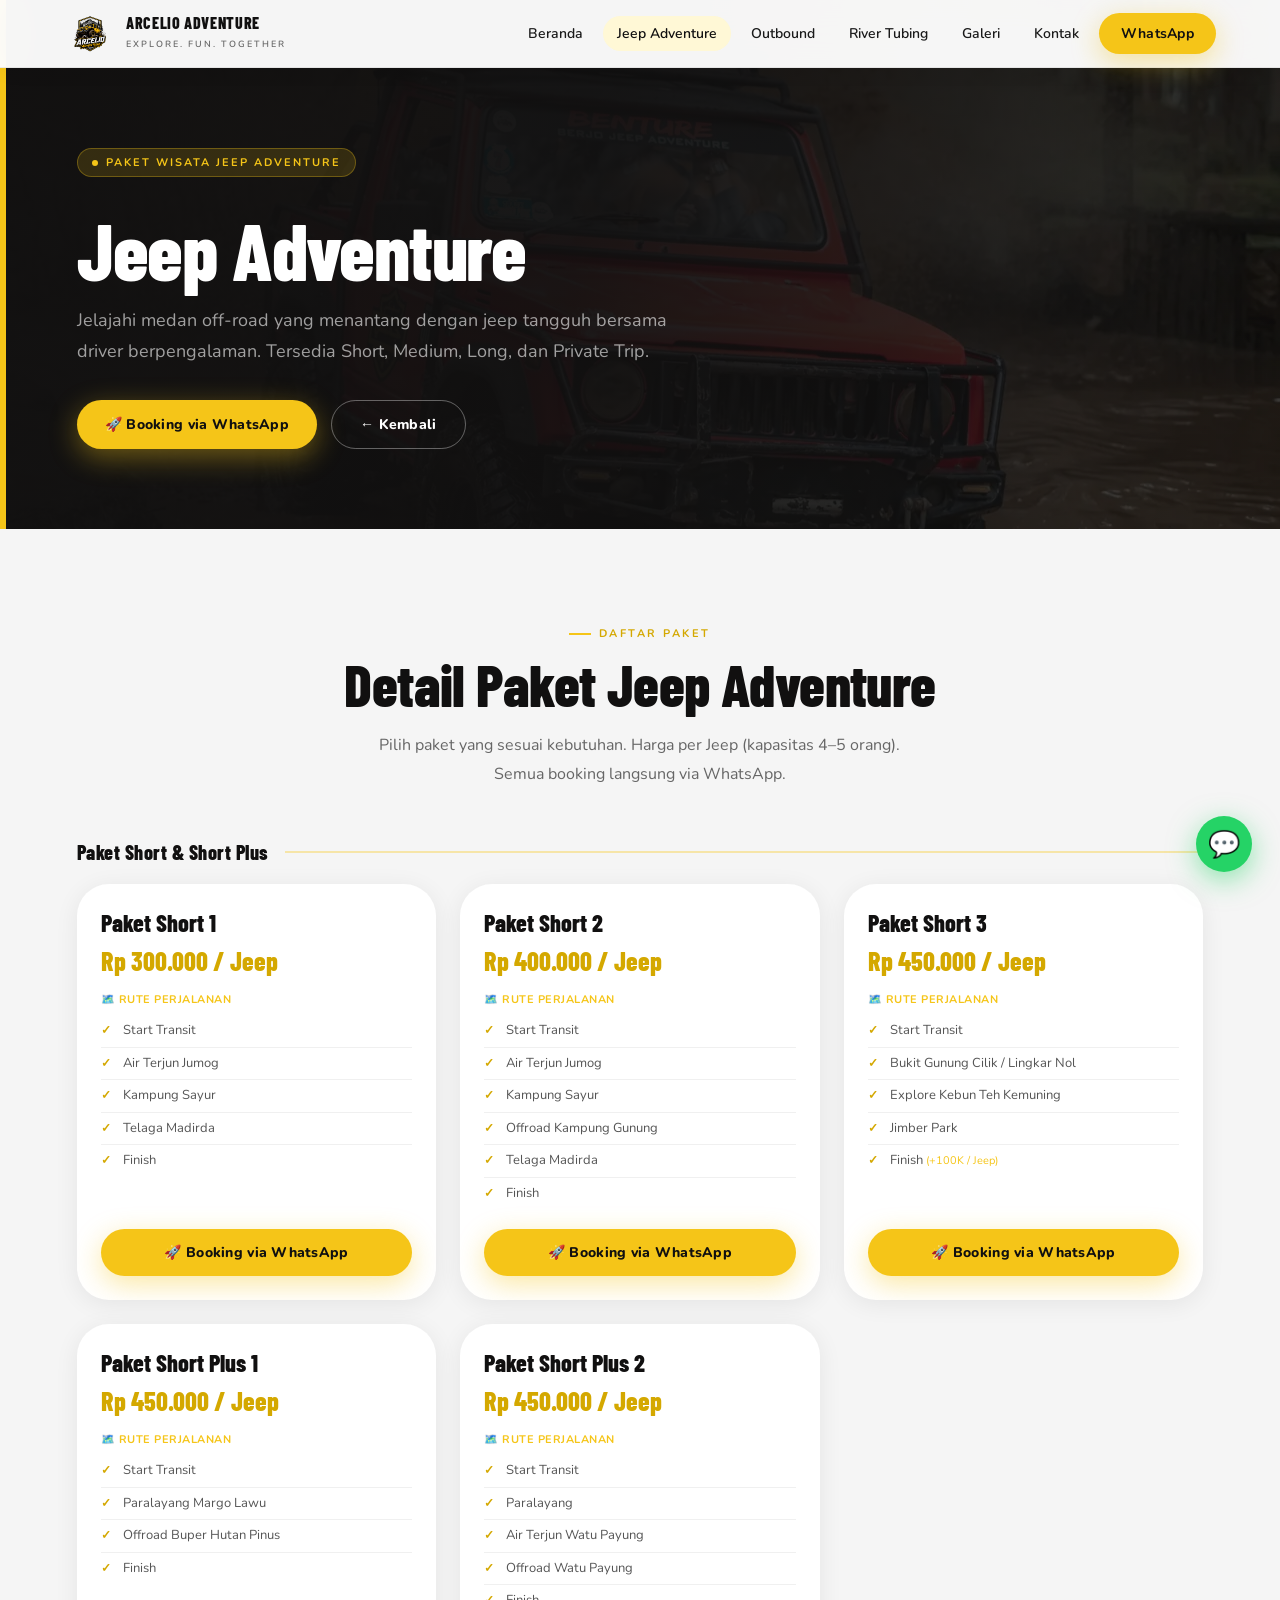
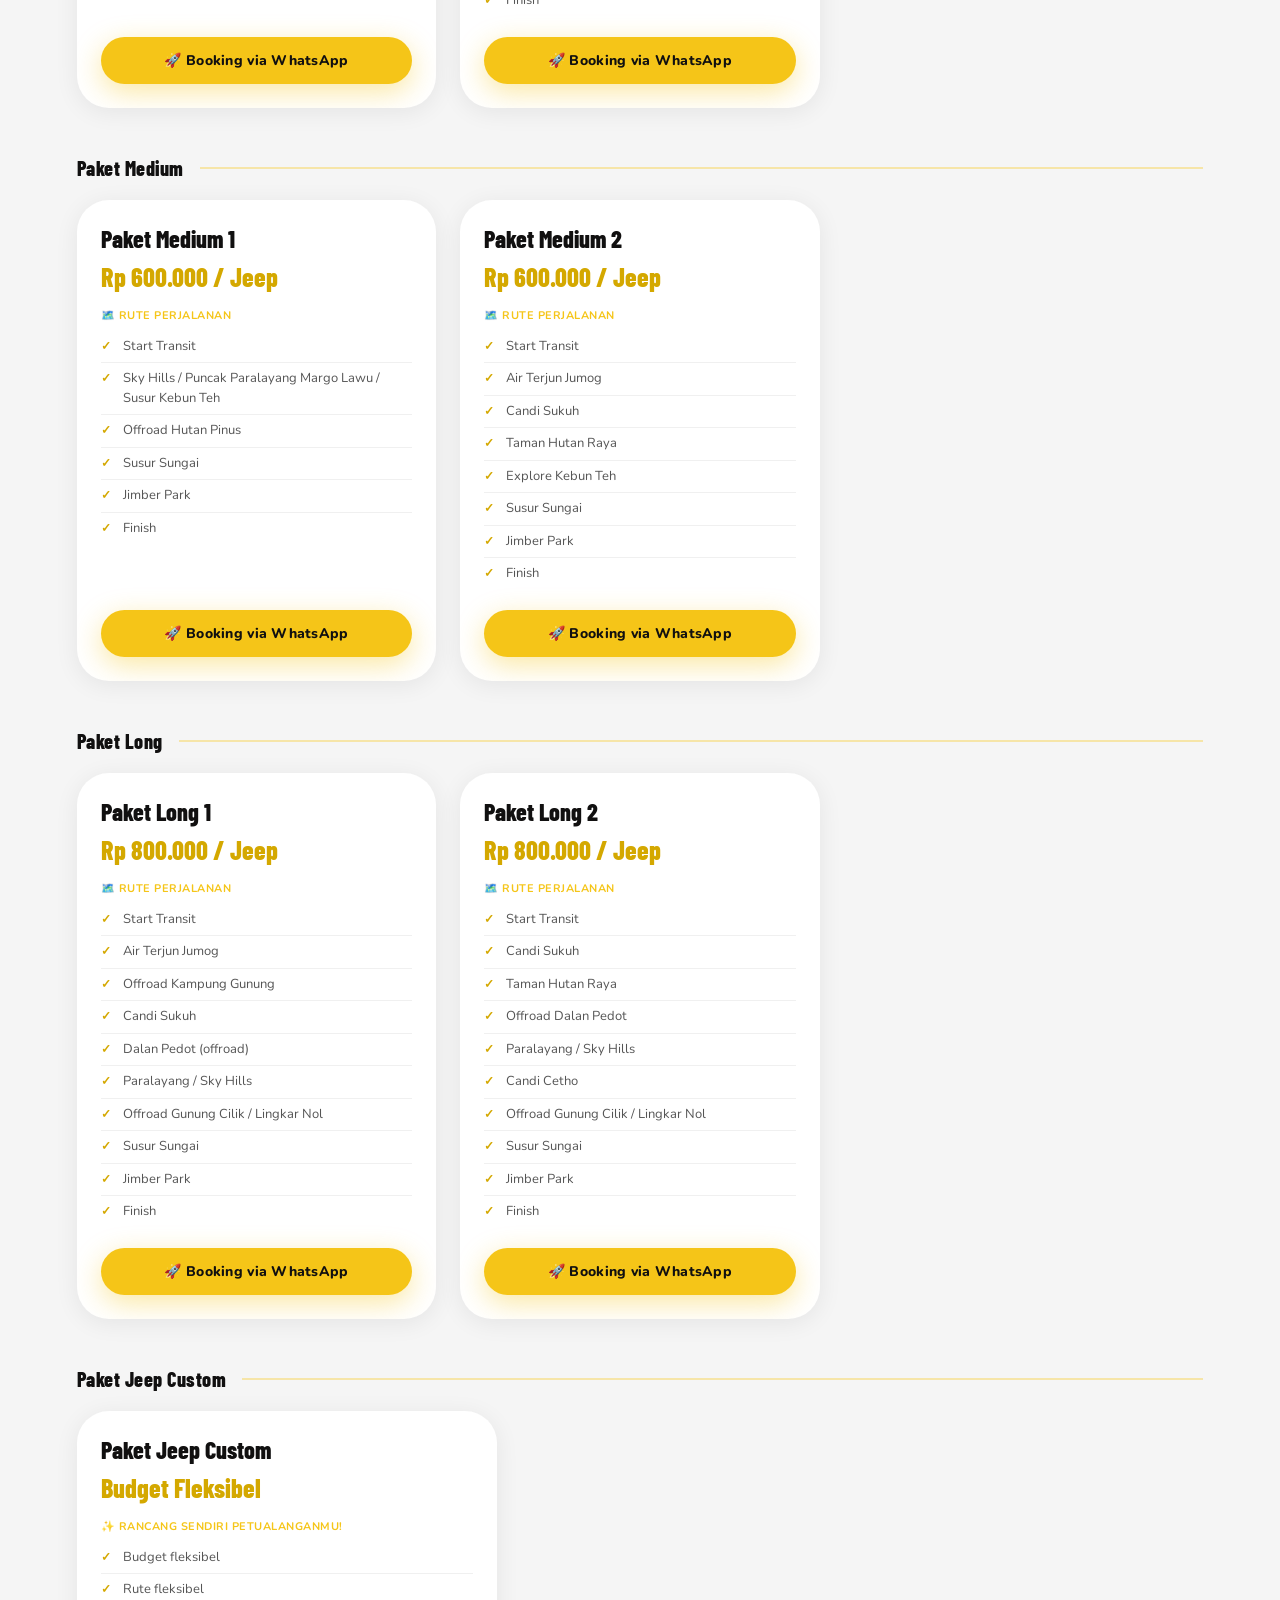
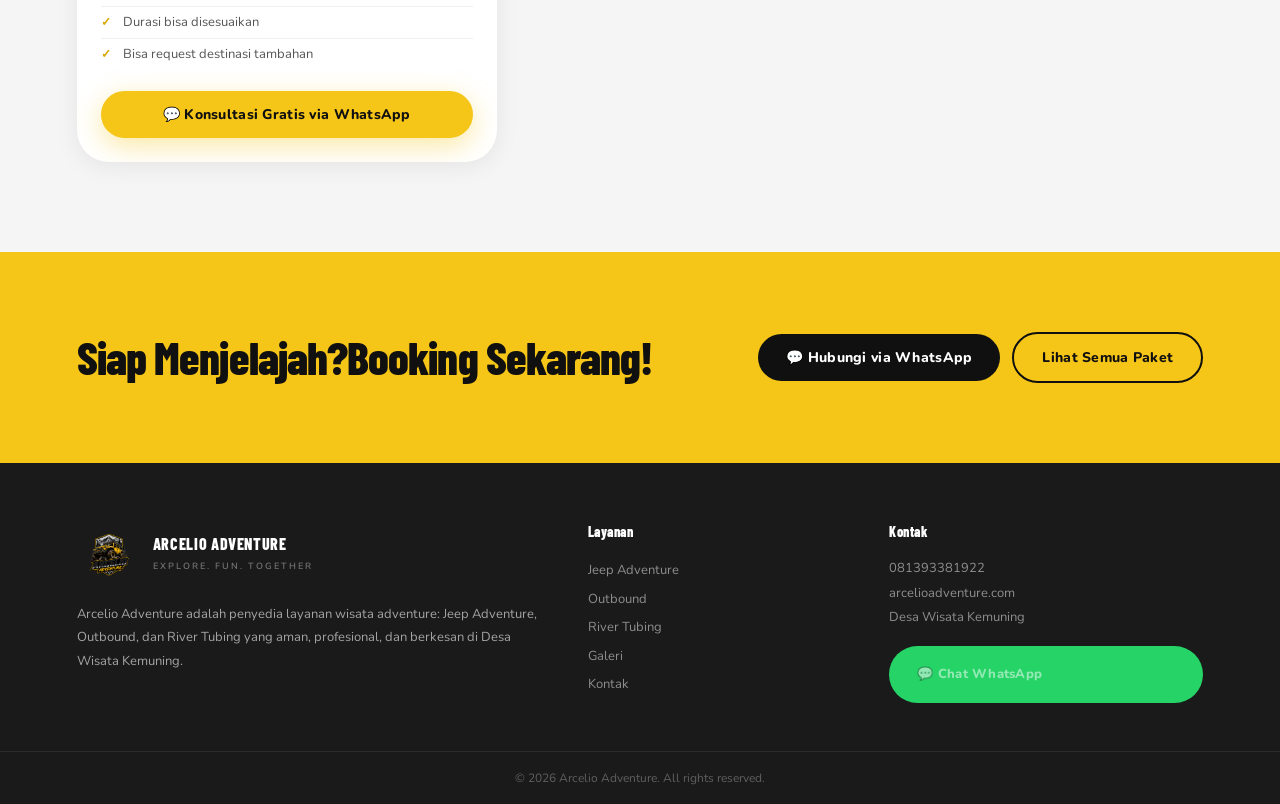
==== jeep-adventure/index.html @ 8c8484c0 "Add files via upload" ====
<!DOCTYPE html>
<html lang="id">
<head>
  <meta name="theme-color" content="#1a1a1a"/>
  <link rel="icon" type="image/png" href="../assets/images/logo-arcelio.png"/>
    <meta charset="utf-8"/>
  <meta name="viewport" content="width=device-width, initial-scale=1"/>
  <title>Paket Jeep Adventure Kemuning Karanganyar – Arcelio Adventure</title>
  <meta name="description" content="Paket Jeep Adventure offroad di Kemuning Karanganyar. Tersedia rute Short, Medium, Long, dan Custom. Driver berpengalaman. Harga mulai 300rb/jeep."/>
  <meta name="keywords" content="jeep adventure kemuning, jeep offroad karanganyar, paket jeep wisata, sewa jeep kemuning, arcelio jeep adventure"/>
  <meta name="author" content="Arcelio Adventure"/>
  <meta name="robots" content="index, follow"/>
  <link rel="canonical" href="https://arcelioadventure.com/jeep-adventure/"/>
  <!-- Open Graph -->
  <meta property="og:type" content="website"/>
  <meta property="og:title" content="Paket Jeep Adventure Kemuning Karanganyar – Arcelio Adventure"/>
  <meta property="og:description" content="Paket Jeep Adventure offroad di Kemuning Karanganyar. Tersedia rute Short, Medium, Long, dan Custom. Driver berpengalaman. Harga mulai 300rb/jeep."/>
  <meta property="og:image" content="https://arcelioadventure.com/assets/images/jeep-arcelio-3.webp"/>
  <meta property="og:url" content="https://arcelioadventure.com/jeep-adventure/"/>
  <meta property="og:site_name" content="Arcelio Adventure"/>
  <meta property="og:locale" content="id_ID"/>
  <!-- Twitter Card -->
  <meta name="twitter:card" content="summary_large_image"/>
  <meta name="twitter:title" content="Paket Jeep Adventure Kemuning Karanganyar – Arcelio Adventure"/>
  <meta name="twitter:description" content="Paket Jeep Adventure offroad di Kemuning Karanganyar. Tersedia rute Short, Medium, Long, dan Custom. Driver berpengalaman. Harga mulai 300rb/jeep."/>
  <meta name="twitter:image" content="https://arcelioadventure.com/assets/images/jeep-arcelio-3.webp"/>
  <link rel="preconnect" href="https://fonts.googleapis.com"/><link rel="preconnect" href="https://fonts.gstatic.com" crossorigin/><link href="https://fonts.googleapis.com/css2?family=Barlow+Condensed:wght@600;700;800;900&family=Nunito:wght@400;500;600;700;800&display=swap" rel="stylesheet"/>
  <link rel="stylesheet" href="../assets/css/style.css?v=2"/>
  
</head>
<body>
  <header class="header">
    <a href="../" class="logo">
      <div class="logo-mark"><img src="../assets/images/logo-arcelio.png" alt="Arcelio Adventure Logo"/></div>
      <div class="logo-text"><b>ARCELIO ADVENTURE</b><small>Explore. Fun. Together</small></div>
    </a>
    <nav class="nav"><a href=".././">Beranda</a><a href="../jeep-adventure/" class="active">Jeep Adventure</a><a href="../outbound/">Outbound</a><a href="../river-tubing/">River Tubing</a><a href="../galeri/">Galeri</a><a href="../kontak/">Kontak</a><a class="btn btn-yellow nav-cta" href="https://wa.me/6281393381922?text=Halo%20Arcelio%20Adventure%2C%20saya%20ingin%20konsultasi%20paket%20wisata." target="_blank" rel="noopener">WhatsApp</a></nav>
    <button class="menu-btn" id="menuBtn">☰</button>
  </header>
  <nav class="mobile-nav" id="mobileNav"><a href=".././">Beranda</a><a href="../jeep-adventure/" class="active">Jeep Adventure</a><a href="../outbound/">Outbound</a><a href="../river-tubing/">River Tubing</a><a href="../galeri/">Galeri</a><a href="../kontak/">Kontak</a><a class="btn btn-yellow m-cta" href="https://wa.me/6281393381922?text=Halo%20Arcelio%20Adventure%2C%20saya%20ingin%20konsultasi%20paket%20wisata." target="_blank" rel="noopener">Chat WhatsApp</a></nav>
  <section class="page-hero">
    <div class="page-hero-bg" style="background-image:url('../assets/images/jeep-arcelio-3.webp')"></div>
    <div class="page-hero-overlay"></div>
    <div class="page-hero-accent"></div>
    <div class="container page-hero-content">
      <div class="tag"><span></span>Paket Wisata Jeep Adventure</div>
      <h1>Jeep Adventure</h1>
      <p class="lead">Jelajahi medan off-road yang menantang dengan jeep tangguh bersama driver berpengalaman. Tersedia Short, Medium, Long, dan Private Trip.</p>
      <div style="display:flex;gap:14px;flex-wrap:wrap">
        <a href="https://wa.me/6281393381922?text=Arcelio%20Adventure%2C%20saya%20ingin%20booking%20Jeep%20Adventure." target="_blank" rel="noopener" class="btn btn-yellow">🚀 Booking via WhatsApp</a>
        <a href="../" class="btn btn-outline-light">← Kembali</a>
      </div>
    </div>
  </section>
  <section class="section" style="background:var(--light-gray)">
    <div class="container">
      <div class="sec-header center">
        <div class="eyebrow">Daftar Paket</div>
        <h2 class="sec-title">Detail Paket Jeep Adventure</h2>
        <p class="sec-desc">Pilih paket yang sesuai kebutuhan. Harga per Jeep (kapasitas 4–5 orang). Semua booking langsung via WhatsApp.</p>
      </div>

      <!-- SHORT & SHORT PLUS -->
      <div class="pkg-category-header"><span>Paket Short &amp; Short Plus</span></div>
      <div class="packages-grid">
        <div class="pkg-card">
          <div class="pkg-body">
            <h3>Paket Short 1</h3>
            <div class="pkg-price">Rp 300.000 / Jeep</div>
            <div class="pkg-route-label">🗺️ Rute Perjalanan</div>
            <ul class="pkg-list"><li>Start Transit</li><li>Air Terjun Jumog</li><li>Kampung Sayur</li><li>Telaga Madirda</li><li>Finish</li></ul>
            <a href="https://wa.me/6281393381922?text=Arcelio%20Adventure%2C%20saya%20ingin%20booking%20Jeep%20-%20Paket%20Short%201%20(300K)." target="_blank" rel="noopener" class="btn btn-yellow">🚀 Booking via WhatsApp</a>
          </div>
        </div>
        <div class="pkg-card">
          <div class="pkg-body">
            <h3>Paket Short 2</h3>
            <div class="pkg-price">Rp 400.000 / Jeep</div>
            <div class="pkg-route-label">🗺️ Rute Perjalanan</div>
            <ul class="pkg-list"><li>Start Transit</li><li>Air Terjun Jumog</li><li>Kampung Sayur</li><li>Offroad Kampung Gunung</li><li>Telaga Madirda</li><li>Finish</li></ul>
            <a href="https://wa.me/6281393381922?text=Arcelio%20Adventure%2C%20saya%20ingin%20booking%20Jeep%20-%20Paket%20Short%202%20(400K)." target="_blank" rel="noopener" class="btn btn-yellow">🚀 Booking via WhatsApp</a>
          </div>
        </div>
        <div class="pkg-card">
          <div class="pkg-body">
            <h3>Paket Short 3</h3>
            <div class="pkg-price">Rp 450.000 / Jeep</div>
            <div class="pkg-route-label">🗺️ Rute Perjalanan</div>
            <ul class="pkg-list"><li>Start Transit</li><li>Bukit Gunung Cilik / Lingkar Nol</li><li>Explore Kebun Teh Kemuning</li><li>Jimber Park</li><li>Finish <span style="color:var(--yellow);font-size:11px">(+100K / Jeep)</span></li></ul>
            <a href="https://wa.me/6281393381922?text=Arcelio%20Adventure%2C%20saya%20ingin%20booking%20Jeep%20-%20Paket%20Short%203%20(450K)." target="_blank" rel="noopener" class="btn btn-yellow">🚀 Booking via WhatsApp</a>
          </div>
        </div>
        <div class="pkg-card">
          <div class="pkg-body">
            <h3>Paket Short Plus 1</h3>
            <div class="pkg-price">Rp 450.000 / Jeep</div>
            <div class="pkg-route-label">🗺️ Rute Perjalanan</div>
            <ul class="pkg-list"><li>Start Transit</li><li>Paralayang Margo Lawu</li><li>Offroad Buper Hutan Pinus</li><li>Finish</li></ul>
            <a href="https://wa.me/6281393381922?text=Arcelio%20Adventure%2C%20saya%20ingin%20booking%20Jeep%20-%20Paket%20Short%20Plus%201%20(450K)." target="_blank" rel="noopener" class="btn btn-yellow">🚀 Booking via WhatsApp</a>
          </div>
        </div>
        <div class="pkg-card">
          <div class="pkg-body">
            <h3>Paket Short Plus 2</h3>
            <div class="pkg-price">Rp 450.000 / Jeep</div>
            <div class="pkg-route-label">🗺️ Rute Perjalanan</div>
            <ul class="pkg-list"><li>Start Transit</li><li>Paralayang</li><li>Air Terjun Watu Payung</li><li>Offroad Watu Payung</li><li>Finish</li></ul>
            <a href="https://wa.me/6281393381922?text=Arcelio%20Adventure%2C%20saya%20ingin%20booking%20Jeep%20-%20Paket%20Short%20Plus%202%20(450K)." target="_blank" rel="noopener" class="btn btn-yellow">🚀 Booking via WhatsApp</a>
          </div>
        </div>
      </div>

      <!-- MEDIUM -->
      <div class="pkg-category-header"><span>Paket Medium</span></div>
      <div class="packages-grid">
        <div class="pkg-card">
          <div class="pkg-body">
            <h3>Paket Medium 1</h3>
            <div class="pkg-price">Rp 600.000 / Jeep</div>
            <div class="pkg-route-label">🗺️ Rute Perjalanan</div>
            <ul class="pkg-list"><li>Start Transit</li><li>Sky Hills / Puncak Paralayang Margo Lawu / Susur Kebun Teh</li><li>Offroad Hutan Pinus</li><li>Susur Sungai</li><li>Jimber Park</li><li>Finish</li></ul>
            <a href="https://wa.me/6281393381922?text=Arcelio%20Adventure%2C%20saya%20ingin%20booking%20Jeep%20-%20Paket%20Medium%201%20(600K)." target="_blank" rel="noopener" class="btn btn-yellow">🚀 Booking via WhatsApp</a>
          </div>
        </div>
        <div class="pkg-card">
          <div class="pkg-body">
            <h3>Paket Medium 2</h3>
            <div class="pkg-price">Rp 600.000 / Jeep</div>
            <div class="pkg-route-label">🗺️ Rute Perjalanan</div>
            <ul class="pkg-list"><li>Start Transit</li><li>Air Terjun Jumog</li><li>Candi Sukuh</li><li>Taman Hutan Raya</li><li>Explore Kebun Teh</li><li>Susur Sungai</li><li>Jimber Park</li><li>Finish</li></ul>
            <a href="https://wa.me/6281393381922?text=Arcelio%20Adventure%2C%20saya%20ingin%20booking%20Jeep%20-%20Paket%20Medium%202%20(600K)." target="_blank" rel="noopener" class="btn btn-yellow">🚀 Booking via WhatsApp</a>
          </div>
        </div>
      </div>

      <!-- LONG -->
      <div class="pkg-category-header"><span>Paket Long</span></div>
      <div class="packages-grid">
        <div class="pkg-card">
          <div class="pkg-body">
            <h3>Paket Long 1</h3>
            <div class="pkg-price">Rp 800.000 / Jeep</div>
            <div class="pkg-route-label">🗺️ Rute Perjalanan</div>
            <ul class="pkg-list"><li>Start Transit</li><li>Air Terjun Jumog</li><li>Offroad Kampung Gunung</li><li>Candi Sukuh</li><li>Dalan Pedot (offroad)</li><li>Paralayang / Sky Hills</li><li>Offroad Gunung Cilik / Lingkar Nol</li><li>Susur Sungai</li><li>Jimber Park</li><li>Finish</li></ul>
            <a href="https://wa.me/6281393381922?text=Arcelio%20Adventure%2C%20saya%20ingin%20booking%20Jeep%20-%20Paket%20Long%201%20(800K)." target="_blank" rel="noopener" class="btn btn-yellow">🚀 Booking via WhatsApp</a>
          </div>
        </div>
        <div class="pkg-card">
          <div class="pkg-body">
            <h3>Paket Long 2</h3>
            <div class="pkg-price">Rp 800.000 / Jeep</div>
            <div class="pkg-route-label">🗺️ Rute Perjalanan</div>
            <ul class="pkg-list"><li>Start Transit</li><li>Candi Sukuh</li><li>Taman Hutan Raya</li><li>Offroad Dalan Pedot</li><li>Paralayang / Sky Hills</li><li>Candi Cetho</li><li>Offroad Gunung Cilik / Lingkar Nol</li><li>Susur Sungai</li><li>Jimber Park</li><li>Finish</li></ul>
            <a href="https://wa.me/6281393381922?text=Arcelio%20Adventure%2C%20saya%20ingin%20booking%20Jeep%20-%20Paket%20Long%202%20(800K)." target="_blank" rel="noopener" class="btn btn-yellow">🚀 Booking via WhatsApp</a>
          </div>
        </div>
      </div>

      <!-- CUSTOM -->
      <div class="pkg-category-header"><span>Paket Jeep Custom</span></div>
      <div class="packages-grid packages-grid-single">
        <div class="pkg-card pkg-card-custom">
          <div class="pkg-body">
            <h3>Paket Jeep Custom</h3>
            <div class="pkg-price">Budget Fleksibel</div>
            <div class="pkg-route-label">✨ Rancang Sendiri Petualanganmu!</div>
            <ul class="pkg-list"><li>Budget fleksibel</li><li>Rute fleksibel</li><li>Durasi bisa disesuaikan</li><li>Bisa request destinasi tambahan</li></ul>
            <a href="https://wa.me/6281393381922?text=Arcelio%20Adventure%2C%20saya%20ingin%20konsultasi%20Paket%20Jeep%20Custom." target="_blank" rel="noopener" class="btn btn-yellow">💬 Konsultasi Gratis via WhatsApp</a>
          </div>
        </div>
      </div>

    </div>
  </section>
  <section class="cta-section">
    <div class="container cta-inner">
      <h2>Siap Menjelajah?<span>Booking Sekarang!</span></h2>
      <div class="cta-btns">
        <a href="https://wa.me/6281393381922?text=Arcelio%20Adventure%2C%20saya%20ingin%20booking%20Jeep%20Adventure." target="_blank" rel="noopener" class="btn btn-dark">💬 Hubungi via WhatsApp</a>
        <a href="../" class="btn btn-outline-dark">Lihat Semua Paket</a>
      </div>
    </div>
  </section>
  <footer class="footer">
    <div class="container footer-grid">
      <div>
        <div class="foot-logo"><div class="logo-mark"><img src="../assets/images/logo-arcelio.png" alt="Arcelio Adventure Logo"/></div><div class="logo-text"><b>ARCELIO ADVENTURE</b><small>Explore. Fun. Together</small></div></div>
        <p>Arcelio Adventure adalah penyedia layanan wisata adventure: Jeep Adventure, Outbound, dan River Tubing yang aman, profesional, dan berkesan di Desa Wisata Kemuning.</p>
      </div>
      <div>
        <h4>Layanan</h4>
        <a href="../jeep-adventure/">Jeep Adventure</a>
        <a href="../outbound/">Outbound</a>
        <a href="../river-tubing/">River Tubing</a>
        <a href="../galeri/">Galeri</a>
        <a href="../kontak/">Kontak</a>
      </div>
      <div class="footer-contact">
        <h4>Kontak</h4>
        <p>081393381922<br/>arcelioadventure.com<br/>Desa Wisata Kemuning</p>
        <a href="https://wa.me/6281393381922?text=Halo%20Arcelio%20Adventure%2C%20saya%20ingin%20booking%20paket%20wisata." target="_blank" rel="noopener" class="btn btn-wa">💬 Chat WhatsApp</a>
      </div>
    </div>
    <div class="footer-bottom"><div class="container">© 2026 Arcelio Adventure. All rights reserved.</div></div>
  </footer>
  <a class="float-wa" href="https://wa.me/6281393381922?text=Halo%20Arcelio%20Adventure%2C%20saya%20ingin%20konsultasi." target="_blank" rel="noopener" aria-label="WhatsApp">💬</a>
  <script src="../assets/js/main.js"></script>
</body>
</html>
---- assets/css/style.css ----
/* ===== ARCELIO ADVENTURE — GLOBAL STYLESHEET ===== */
:root {
  --yellow: #F5C518;
  --yellow-dark: #D4A800;
  --yellow-light: #FFF8D6;
  --black: #111010;
  --dark: #1A1A1A;
  --gray: #666;
  --light-gray: #F5F5F5;
  --white: #FFFFFF;
  --radius: 20px;
  --radius-lg: 32px;
}
*,*::before,*::after{box-sizing:border-box;margin:0;padding:0}
html{scroll-behavior:smooth}
body{font-family:'Nunito',Arial,sans-serif;color:var(--dark);background:var(--white);overflow-x:hidden}
a{text-decoration:none;color:inherit}
img{max-width:100%;display:block}
.container{width:min(1200px,88vw);margin:auto}

/* ── HEADER ── */
.header{position:fixed;top:0;left:0;right:0;width:100%;z-index:100;background:rgba(255,255,255,.96);backdrop-filter:blur(18px);-webkit-backdrop-filter:blur(18px);border-bottom:1px solid rgba(0,0,0,.07);padding:0 5vw;display:flex;align-items:center;justify-content:space-between;gap:12px;height:68px;box-shadow:0 2px 20px rgba(0,0,0,.06)}
.logo{display:flex;align-items:center;gap:10px}
.logo-mark{width:52px;height:52px;background:transparent;border-radius:0;display:flex;align-items:center;justify-content:center;flex-shrink:0;overflow:visible}
.logo-mark img{width:100%;height:100%;object-fit:contain}
.logo-text b{display:block;font-family:'Barlow Condensed',Arial,sans-serif;font-size:15px;font-weight:800;color:var(--black);line-height:1.1}
.logo-text small{font-size:9px;font-weight:600;letter-spacing:2px;color:var(--gray);text-transform:uppercase}
.nav{display:flex;align-items:center;gap:6px}
.nav a{font-size:13px;font-weight:600;padding:8px 14px;border-radius:999px;color:var(--dark);transition:all .2s}
.nav a:hover,.nav a.active{background:var(--yellow-light);color:var(--black)}
.nav-cta{background:var(--yellow)!important;color:var(--black)!important;padding:11px 22px!important;font-weight:700!important;box-shadow:0 4px 14px rgba(245,197,24,.45)}
.nav-cta:hover{background:var(--yellow-dark)!important;box-shadow:0 6px 20px rgba(245,197,24,.5)!important}
.menu-btn{display:none;background:var(--yellow);border:0;border-radius:10px;width:40px;height:40px;cursor:pointer;font-size:18px;align-items:center;justify-content:center;flex-shrink:0}
.mobile-nav{display:none;position:fixed;top:68px;left:0;right:0;border-radius:0 0 20px 20px;z-index:99;background:#fff;border-radius:24px;padding:20px;box-shadow:0 20px 60px rgba(0,0,0,.15);flex-direction:column;gap:4px}
.mobile-nav.open{display:flex}
.mobile-nav a{padding:12px 16px;font-weight:600;font-size:15px;border-radius:12px;transition:background .2s}
.mobile-nav a:hover,.mobile-nav a.active{background:var(--yellow-light)}
.mobile-nav .m-cta{background:var(--yellow);color:var(--black);margin-top:8px;text-align:center}

/* ── BUTTONS ── */
.btn{display:inline-flex;align-items:center;justify-content:center;gap:8px;padding:14px 28px;border-radius:999px;font-weight:700;font-size:14px;transition:all .25s;cursor:pointer;border:none}
.btn-yellow{background:var(--yellow);color:var(--black);box-shadow:0 8px 28px rgba(245,197,24,.4)}
.btn-yellow:hover{background:var(--yellow-dark);transform:translateY(-2px);box-shadow:0 12px 36px rgba(245,197,24,.5)}
.btn-dark{background:var(--black);color:#fff}
.btn-dark:hover{background:#2a2a2a;transform:translateY(-2px)}
.btn-outline-dark{background:transparent;color:var(--black);border:2px solid var(--black)}
.btn-outline-dark:hover{background:var(--black);color:var(--yellow)}
.btn-outline-light{background:transparent;color:#fff;border:1.5px solid rgba(255,255,255,.35)}
.btn-outline-light:hover{background:rgba(255,255,255,.08);border-color:rgba(255,255,255,.6);transform:translateY(-2px)}
.btn-wa{background:#25D366;color:#fff}
.btn-wa:hover{background:#1ebe5a;transform:translateY(-2px)}

/* ── HERO (homepage) ── */
.hero{min-height:100vh;position:relative;display:flex;align-items:center;overflow:hidden;background:var(--black)}
.hero-bg{position:absolute;inset:0;background:url('../images/jeep-arcelio-3.webp') center/cover no-repeat;opacity:.75;background-position:center 40%}
.hero-overlay{position:absolute;inset:0;background:linear-gradient(105deg,rgba(10,10,10,.95) 0%,rgba(10,10,10,.85) 38%,rgba(10,10,10,.4) 60%,rgba(10,10,10,.15) 80%)}
.hero-accent{position:absolute;top:0;left:0;width:6px;height:100%;background:var(--yellow)}
.hero-content{position:relative;z-index:2;width:min(1200px,88vw);margin:auto;padding-top:68px;padding-bottom:60px}
.tag{display:inline-flex;align-items:center;gap:8px;background:rgba(245,197,24,.15);border:1px solid rgba(245,197,24,.3);border-radius:999px;padding:6px 14px;font-size:11px;font-weight:700;letter-spacing:2px;text-transform:uppercase;color:var(--yellow);margin-bottom:22px}
.tag span{width:6px;height:6px;background:var(--yellow);border-radius:999px;display:inline-block;animation:pulse 1.6s ease-in-out infinite}
@keyframes pulse{0%,100%{opacity:1;transform:scale(1)}50%{opacity:.4;transform:scale(.7)}}
.hero h1{font-family:'Barlow Condensed',Arial,sans-serif;font-size:clamp(48px,7vw,88px);font-weight:800;line-height:1.0;color:#fff;margin-bottom:10px}
.hero h1 em{font-style:normal;color:var(--yellow);display:block}
.hero-sub{font-size:clamp(16px,2vw,19px);color:rgba(255,255,255,.65);line-height:1.7;max-width:520px;margin:18px 0 36px}
.hero-actions{display:flex;gap:14px;flex-wrap:wrap}
.hero-badges{position:absolute;bottom:40px;right:0;width:min(1200px,88vw);left:50%;transform:translateX(-50%);display:flex;justify-content:flex-end;gap:12px;z-index:2}
.badge{background:rgba(255,255,255,.08);border:1px solid rgba(255,255,255,.14);border-radius:14px;padding:12px 18px;display:flex;align-items:center;gap:10px;backdrop-filter:blur(10px)}
.badge-icon{width:38px;height:38px;background:var(--yellow);border-radius:10px;display:flex;align-items:center;justify-content:center;font-size:18px}
.badge-text b{display:block;font-size:16px;color:#fff}
.badge-text small{font-size:11px;color:rgba(255,255,255,.5)}

/* ── PAGE HERO (inner pages) ── */
.page-hero{padding:148px 0 80px;position:relative;overflow:hidden;background:var(--black)}
.page-hero-bg{position:absolute;inset:0;background-size:cover;background-position:center;opacity:.3}
.page-hero-overlay{position:absolute;inset:0;background:linear-gradient(105deg,rgba(17,16,16,.97) 0%,rgba(17,16,16,.88) 45%,rgba(17,16,16,.6) 70%,transparent)}
.page-hero-accent{position:absolute;top:0;left:0;width:6px;height:100%;background:var(--yellow)}
.page-hero-content{position:relative;z-index:2}
.page-hero h1{font-family:'Barlow Condensed',Arial,sans-serif;font-size:clamp(38px,6vw,68px);font-weight:800;color:#fff;line-height:1.05;margin:12px 0 16px}
.page-hero .lead{font-size:clamp(15px,1.8vw,18px);color:rgba(255,255,255,.6);line-height:1.75;max-width:620px;margin-bottom:32px}

/* ── STATS BAR ── */
.stats-bar{background:var(--yellow)}
.stats-inner{width:min(1200px,88vw);margin:auto;display:grid;grid-template-columns:repeat(4,1fr)}
.stat-item{padding:28px 24px;text-align:center;position:relative}
.stat-item+.stat-item::before{content:'';position:absolute;left:0;top:20%;height:60%;width:1px;background:rgba(0,0,0,.15)}
.stat-item b{display:block;font-family:'Barlow Condensed',Arial,sans-serif;font-size:36px;font-weight:800;color:var(--black);line-height:1}
.stat-item span{font-size:13px;font-weight:600;color:rgba(0,0,0,.6);margin-top:4px;display:block}

/* ── SECTION COMMONS ── */
.section{padding:90px 0}
.sec-header{margin-bottom:52px}
.sec-header.center{text-align:center}
.eyebrow{display:inline-flex;align-items:center;gap:8px;font-size:11px;font-weight:700;letter-spacing:2.5px;text-transform:uppercase;color:var(--yellow-dark);margin-bottom:12px}
.eyebrow::before{content:'';display:inline-block;width:22px;height:2px;background:var(--yellow)}
h2.sec-title{font-family:'Barlow Condensed',Arial,sans-serif;font-size:clamp(30px,4.5vw,52px);font-weight:800;line-height:1.1;color:var(--black)}
.sec-desc{margin-top:14px;font-size:16px;color:var(--gray);line-height:1.8;max-width:560px}
.sec-header.center .sec-desc{margin:14px auto 0}

/* ── SERVICE CARDS ── */
.services-section{background:var(--light-gray)}
.services-grid{display:grid;grid-template-columns:repeat(3,1fr);gap:24px}
.service-card{background:#fff;border-radius:var(--radius-lg);overflow:hidden;position:relative;box-shadow:0 4px 24px rgba(0,0,0,.06);transition:transform .3s,box-shadow .3s}
.service-card:hover{transform:translateY(-8px);box-shadow:0 20px 60px rgba(0,0,0,.13)}
.service-img{height:260px;position:relative;overflow:hidden}
.service-img img{width:100%;height:100%;object-fit:cover;transition:transform .5s}
.service-card:hover .service-img img{transform:scale(1.06)}
.service-num{position:absolute;top:18px;left:18px;background:var(--yellow);color:var(--black);font-family:'Barlow Condensed',Arial,sans-serif;font-weight:800;font-size:12px;padding:4px 10px;border-radius:999px}
.service-body{padding:28px}
.service-body h3{font-family:'Barlow Condensed',Arial,sans-serif;font-size:22px;font-weight:800;color:var(--black);margin-bottom:10px}
.service-body p{font-size:14px;color:var(--gray);line-height:1.7;margin-bottom:20px}
.service-tags{display:flex;flex-wrap:wrap;gap:6px;margin-bottom:22px}
.service-tag{background:var(--yellow-light);color:var(--yellow-dark);font-size:11px;font-weight:700;padding:4px 10px;border-radius:999px}

/* ── PACKAGE CARDS ── */
.packages-grid{display:grid;grid-template-columns:repeat(3,1fr);gap:24px}
.pkg-card{background:#fff;border-radius:var(--radius-lg);overflow:hidden;box-shadow:0 4px 24px rgba(0,0,0,.07);transition:transform .3s,box-shadow .3s;display:flex;flex-direction:column}
.pkg-card:hover{transform:translateY(-6px);box-shadow:0 18px 50px rgba(0,0,0,.12)}
.pkg-card-img{height:220px;overflow:hidden;position:relative}
.pkg-card-img img{width:100%;height:100%;object-fit:cover;transition:transform .5s}
.pkg-card:hover .pkg-card-img img{transform:scale(1.05)}
.pkg-badge{position:absolute;top:16px;left:16px;background:var(--yellow);color:var(--black);font-size:11px;font-weight:800;padding:4px 12px;border-radius:999px}
.pkg-body{padding:24px;display:flex;flex-direction:column;flex:1}
.pkg-body h3{font-family:'Barlow Condensed',Arial,sans-serif;font-size:20px;font-weight:800;color:var(--black);margin-bottom:8px}
.pkg-price{font-size:26px;font-weight:800;color:var(--yellow-dark);font-family:'Barlow Condensed',Arial,sans-serif;margin-bottom:16px}
.pkg-list{list-style:none;padding:0;margin-bottom:20px;flex:1}
.pkg-list li{padding:6px 0 6px 22px;position:relative;font-size:13px;color:#555;line-height:1.5;border-bottom:1px solid #f0f0f0}
.pkg-list li:last-child{border:0}
.pkg-list li::before{content:'✓';position:absolute;left:0;color:var(--yellow-dark);font-weight:900;font-size:12px}
.pkg-body .btn{width:100%;justify-content:center;margin-top:auto}

/* ── WHY US ── */
.why-section{background:var(--black);overflow:hidden;position:relative;padding:90px 0}
.why-section::before{content:'ADVENTURE';position:absolute;top:50%;left:50%;transform:translate(-50%,-50%);font-family:'Barlow Condensed',Arial,sans-serif;font-size:clamp(80px,18vw,200px);font-weight:800;color:rgba(255,255,255,.03);white-space:nowrap;pointer-events:none}
.why-grid{display:grid;grid-template-columns:1fr 1fr;gap:60px;align-items:center}
.why-left .eyebrow{color:var(--yellow)}
.why-left .eyebrow::before{background:var(--yellow)}
.why-left h2{color:#fff}
.why-left .sec-desc{color:rgba(255,255,255,.55);max-width:480px}
.why-features{display:grid;grid-template-columns:1fr 1fr;gap:16px;margin-top:36px}
.why-feat{background:rgba(255,255,255,.05);border:1px solid rgba(255,255,255,.08);border-radius:var(--radius);padding:22px;transition:background .2s,border-color .2s}
.why-feat:hover{background:rgba(245,197,24,.07);border-color:rgba(245,197,24,.2)}
.why-feat-icon{font-size:28px;margin-bottom:10px}
.why-feat b{display:block;font-size:14px;font-weight:700;color:#fff;margin-bottom:4px}
.why-feat p{font-size:12px;color:rgba(255,255,255,.45);line-height:1.6}
.why-mosaic{display:grid;grid-template-columns:1fr 1fr;grid-template-rows:220px 220px;gap:12px}
.why-mosaic .m1{grid-row:span 2;border-radius:var(--radius-lg);overflow:hidden}
.why-mosaic .m2,.why-mosaic .m3{border-radius:var(--radius);overflow:hidden}
.why-mosaic img{width:100%;height:100%;object-fit:cover}

/* ── GALLERY ── */
.gallery-grid{display:grid;grid-template-columns:repeat(4,1fr);gap:16px}
.gallery-grid img{width:100%;height:220px;object-fit:cover;border-radius:var(--radius);transition:transform .3s;cursor:pointer}
.gallery-grid img:hover{transform:scale(1.03)}
.gallery-grid img:nth-child(1),.gallery-grid img:nth-child(6){grid-column:span 2;height:320px}
.gallery-masonry{display:grid;grid-template-columns:repeat(4,1fr);gap:16px}
.gal-item{border-radius:var(--radius);overflow:hidden}
.gal-item img{width:100%;height:100%;object-fit:cover;transition:transform .4s}
.gal-item:hover img{transform:scale(1.05)}
.gal-item:nth-child(1){grid-column:span 2;height:300px}
.gal-item:nth-child(2),.gal-item:nth-child(3){height:300px}
.gal-item:nth-child(4),.gal-item:nth-child(5),.gal-item:nth-child(6),.gal-item:nth-child(7){height:220px}

/* ── CTA SECTION ── */
.cta-section{background:var(--yellow);padding:80px 0}
.cta-inner{display:flex;justify-content:space-between;align-items:center;gap:30px;flex-wrap:wrap}
.cta-inner h2{font-family:'Barlow Condensed',Arial,sans-serif;font-size:clamp(28px,4vw,46px);font-weight:800;color:var(--black);max-width:580px;line-height:1.1}
.cta-btns{display:flex;gap:12px;align-items:center;flex-wrap:wrap}

/* ── CONTACT PAGE ── */
.contact-wrapper{display:grid;grid-template-columns:1fr 1.5fr 1fr;gap:26px}
.box{background:#fff;border-radius:24px;padding:28px;box-shadow:0 4px 24px rgba(0,0,0,.07)}
.box h3{font-family:'Barlow Condensed',Arial,sans-serif;font-size:20px;font-weight:800;color:var(--black);margin-bottom:18px}
.box p{font-size:14px;color:var(--gray);line-height:1.8;margin-bottom:16px}
.box p b{color:var(--black)}
.contact-map{border-radius:24px;overflow:hidden;box-shadow:0 4px 24px rgba(0,0,0,.07)}
.contact-map iframe{width:100%;height:100%;min-height:300px;display:block;border:0}
.form-group{margin-bottom:14px}
.form-group input,.form-group textarea{width:100%;padding:13px 16px;border:1.5px solid #e8e8e8;border-radius:12px;font-family:inherit;font-size:14px;color:var(--dark);transition:border-color .2s}
.form-group input:focus,.form-group textarea:focus{outline:none;border-color:var(--yellow)}
.form-group textarea{height:120px;resize:vertical}

/* ── FOOTER ── */
.footer{background:var(--dark);padding:60px 0 0;color:rgba(255,255,255,.6)}
.footer-grid{display:grid;grid-template-columns:1.8fr 1fr 1.2fr;gap:40px}
.foot-logo{display:flex;align-items:center;gap:12px;margin-bottom:16px}
.foot-logo .logo-mark{background:transparent;width:64px;height:64px;border-radius:0;overflow:visible}
.foot-logo .logo-mark img{width:100%;height:100%;object-fit:contain}
.foot-logo .logo-text b{color:#fff}
.foot-logo .logo-text small{color:rgba(255,255,255,.4)}
.footer p{font-size:13px;line-height:1.8}
.footer h4{font-family:'Barlow Condensed',Arial,sans-serif;font-size:14px;font-weight:800;color:#fff;margin-bottom:16px;letter-spacing:.5px}
.footer a{display:block;font-size:13px;color:rgba(255,255,255,.5);line-height:2.2;transition:color .2s}
.footer a:hover{color:var(--yellow)}
.footer-map-link{font-size:12px;font-weight:700;color:var(--yellow)!important;margin-top:8px}
.footer-contact p{font-size:13px;color:rgba(255,255,255,.5);line-height:1.9;margin-bottom:16px}
.footer-bottom{margin-top:48px;padding:18px 0;border-top:1px solid rgba(255,255,255,.08);text-align:center;font-size:12px;color:rgba(255,255,255,.3)}
.footer-map iframe{width:100%;height:130px;border-radius:14px;display:block;margin-bottom:10px;border:0}

/* ── PACKAGE CATEGORY ── */
.pkg-category-header{margin:48px 0 20px;display:flex;align-items:center;gap:16px}
.pkg-category-header span{font-family:'Barlow Condensed',Arial,sans-serif;font-size:20px;font-weight:800;color:var(--black);letter-spacing:.5px;white-space:nowrap}
.pkg-category-header::before,.pkg-category-header::after{content:'';flex:1;height:2px;background:var(--yellow);opacity:.35}
.pkg-category-header::before{display:none}
.pkg-route-label{font-size:11px;font-weight:700;letter-spacing:.5px;color:var(--yellow);text-transform:uppercase;margin-bottom:8px}
.pkg-badge-green{background:#16a34a}
.pkg-badge-blue{background:#2563eb}
.pkg-badge-red{background:#dc2626}
.pkg-badge-dark{background:#1e293b}
.packages-grid-single{grid-template-columns:1fr!important;max-width:420px}
.pkg-card .pkg-body{border-radius:var(--radius);}
.pkg-note{font-size:12px;font-weight:700;color:var(--gray);background:rgba(0,0,0,.04);border-radius:8px;padding:6px 10px;margin-bottom:14px;display:inline-block}

/* ── FLOAT WA ── */
.float-wa{position:fixed;bottom:28px;right:28px;width:56px;height:56px;background:#25D366;border-radius:999px;display:flex;align-items:center;justify-content:center;font-size:26px;box-shadow:0 8px 28px rgba(37,211,102,.5);z-index:99;transition:transform .25s}
.float-wa:hover{transform:scale(1.1)}

/* ── RESPONSIVE ── */
@media(max-width:1000px){
  .nav,.nav-cta{display:none}
  .menu-btn{display:flex}
  .hero h1{font-size:clamp(40px,9vw,64px)}
  .hero-badges{display:none}
  .stats-inner{grid-template-columns:repeat(2,1fr)}
  .stat-item+.stat-item::before{display:none}
  .services-grid,.packages-grid{grid-template-columns:1fr}
  .why-grid{grid-template-columns:1fr;gap:40px}
  .why-mosaic{order:-1;grid-template-rows:200px 200px}
  .why-features{grid-template-columns:1fr 1fr}
  .gallery-grid,.gallery-masonry{grid-template-columns:1fr 1fr}
  .gallery-grid img,.gallery-grid img:nth-child(1),.gallery-grid img:nth-child(6){grid-column:auto;height:180px}
  .gal-item:nth-child(1){grid-column:span 2}
  .footer-grid{grid-template-columns:1fr 1fr}
  .cta-inner{flex-direction:column;align-items:flex-start}
  .contact-wrapper{grid-template-columns:1fr}
  .logo-mark{width:38px!important;height:38px!important}
  .logo-text b{font-size:13px!important}
  .header{height:60px;padding:0 4vw}
  .hero-content{padding-top:80px!important}
}
@media(max-width:560px){
  .gallery-masonry,.gallery-grid{grid-template-columns:1fr}
  .gal-item:nth-child(1){grid-column:span 1}
  .why-features{grid-template-columns:1fr}
  .footer-grid{grid-template-columns:1fr}
  .stats-inner{grid-template-columns:repeat(2,1fr)}
  .header{height:56px;padding:0 16px}
  .logo-mark{width:34px!important;height:34px!important}
  .logo-text b{font-size:12px!important;letter-spacing:0.02em!important}
  .logo-text small{display:none}
  .menu-btn{width:36px;height:36px;font-size:16px}
  .hero-content{padding-top:72px!important;padding-bottom:40px!important}
  .hero h1{font-size:clamp(36px,11vw,52px)!important;line-height:1.0!important}
  .hero-sub{font-size:14px!important;margin:12px 0 24px!important;max-width:100%!important}
  .hero-actions{flex-direction:column;gap:10px}
  .hero-actions .btn{text-align:center;width:100%;max-width:320px}
  .mobile-nav{top:56px;padding:16px;border-radius:0 0 18px 18px}
  .stat-item{padding:18px 12px}
  .stat-item b{font-size:28px!important}
}

/* ── BARLOW CONDENSED REFINEMENTS ── */
h1,h2,h3,.sec-title,.pkg-body h3,.service-body h3,.box h3,.page-hero h1,.hero h1{
  letter-spacing:-0.01em;
}
.logo-text b{
  font-family:'Barlow Condensed',Arial,sans-serif;
  letter-spacing:0.04em;
  font-size:16px;
}
.logo-text small{
  font-family:'Nunito',Arial,sans-serif;
}
.nav a{
  font-family:'Nunito',Arial,sans-serif;
  font-size:14px;
}
.tag,.eyebrow,.service-num,.pkg-badge,.stat-item span,.badge-text small{
  font-family:'Nunito',Arial,sans-serif;
}
.stat-item b{
  font-size:40px;
  letter-spacing:-0.02em;
}
.hero h1{
  font-size:clamp(56px,8.5vw,100px);
  line-height:0.95;
  letter-spacing:-0.02em;
}
.page-hero h1{
  font-size:clamp(46px,7vw,80px);
  line-height:0.97;
  letter-spacing:-0.015em;
}
h2.sec-title{
  font-size:clamp(34px,5vw,58px);
  letter-spacing:-0.01em;
}
.service-body h3,.pkg-body h3{
  font-size:24px;
  letter-spacing:0;
}
.btn{
  font-family:'Nunito',Arial,sans-serif;
  font-size:14px;
  font-weight:800;
  letter-spacing:0.02em;
}
.mobile-nav a{
  font-family:'Nunito',Arial,sans-serif;
}
.cta-inner h2{
  letter-spacing:-0.02em;
  line-height:1.0;
}
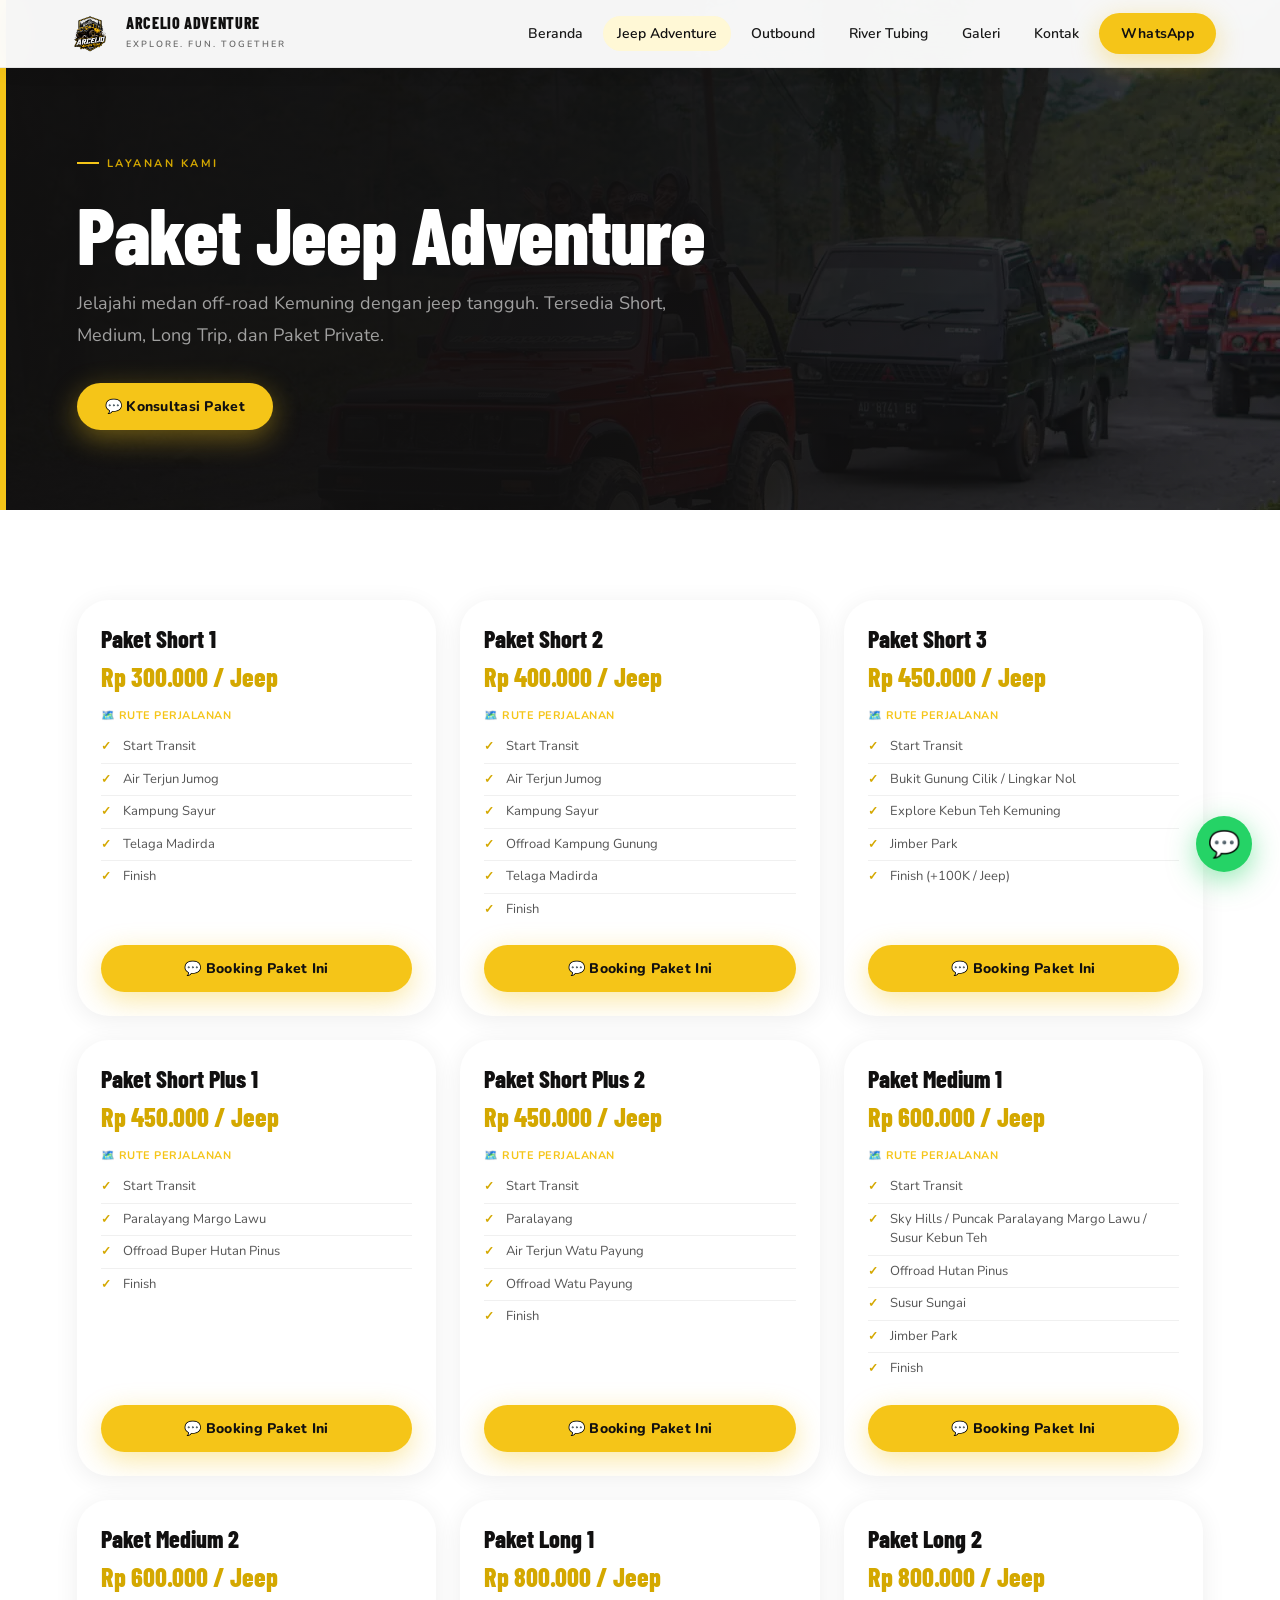
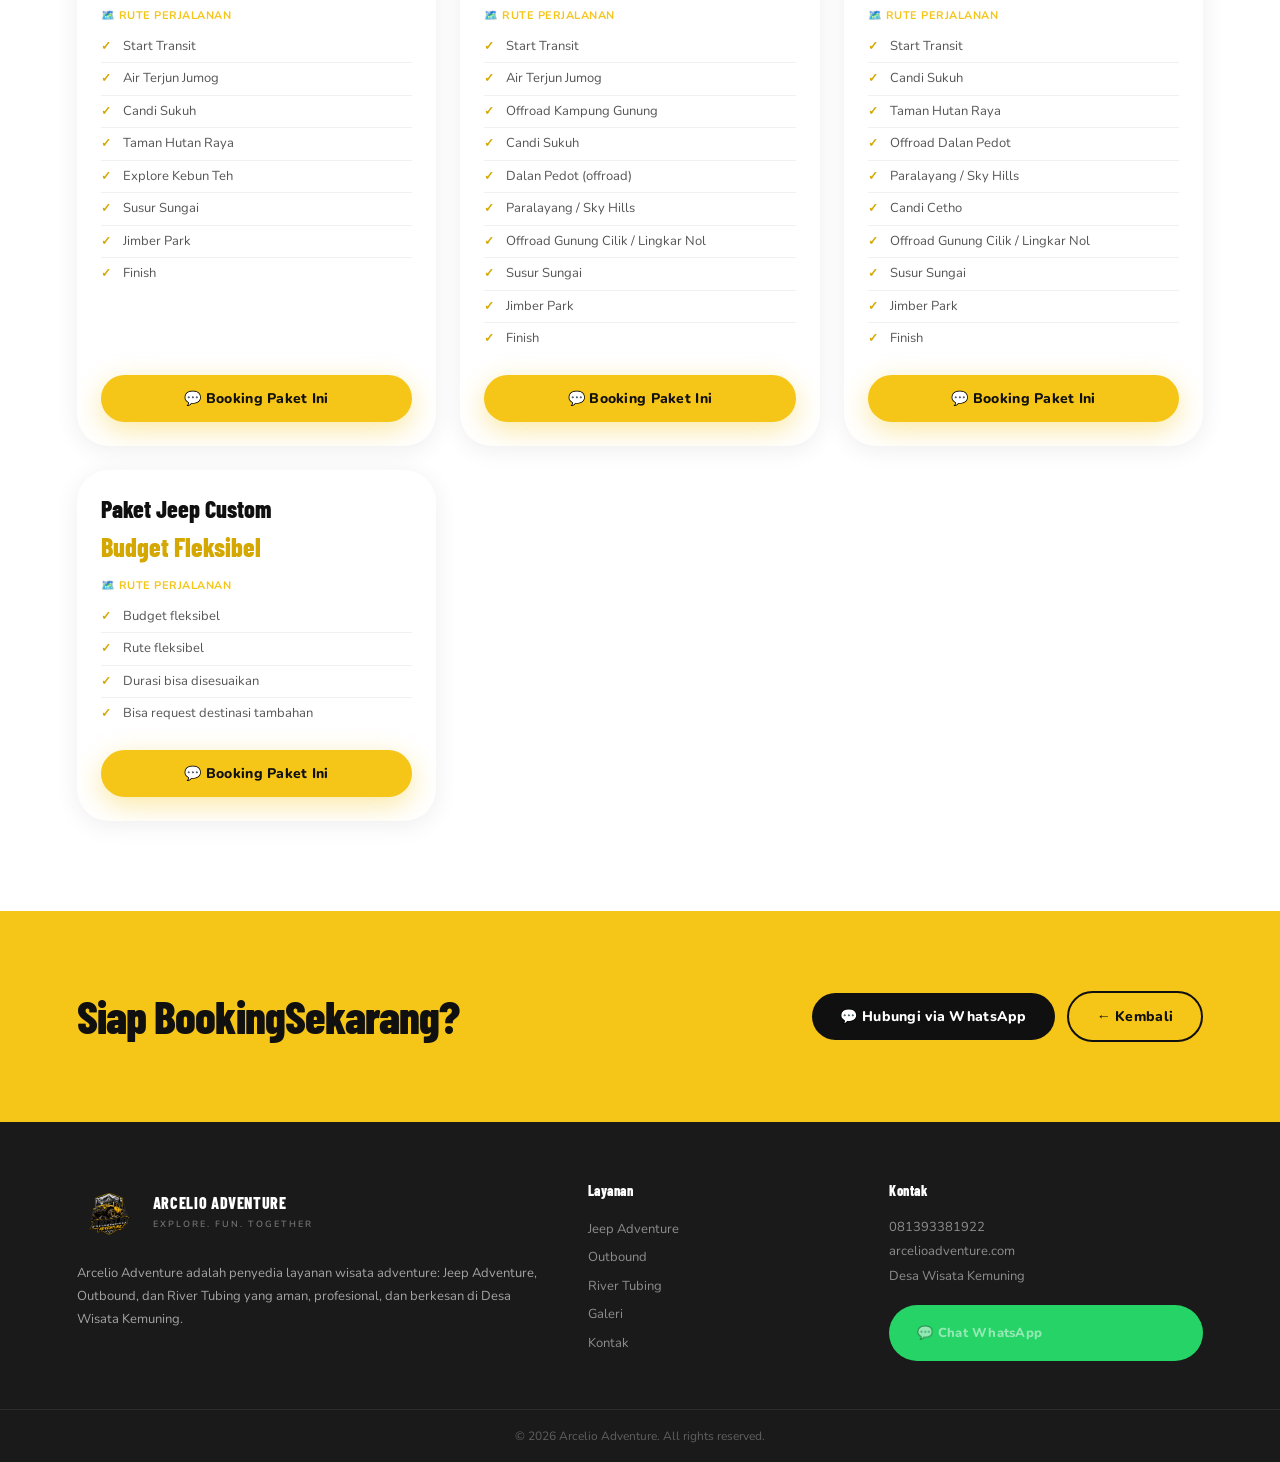
==== commit bd0ce50a: "Update konten website via Admin Panel - 28/5/2026, 21.36.41" ====
--- a/jeep-adventure/index.html
+++ b/jeep-adventure/index.html
@@ -3,30 +3,13 @@
 <head>
   <meta name="theme-color" content="#1a1a1a"/>
   <link rel="icon" type="image/png" href="../assets/images/logo-arcelio.png"/>
-    <meta charset="utf-8"/>
+  <meta charset="utf-8"/>
   <meta name="viewport" content="width=device-width, initial-scale=1"/>
-  <title>Paket Jeep Adventure Kemuning Karanganyar – Arcelio Adventure</title>
-  <meta name="description" content="Paket Jeep Adventure offroad di Kemuning Karanganyar. Tersedia rute Short, Medium, Long, dan Custom. Driver berpengalaman. Harga mulai 300rb/jeep."/>
-  <meta name="keywords" content="jeep adventure kemuning, jeep offroad karanganyar, paket jeep wisata, sewa jeep kemuning, arcelio jeep adventure"/>
-  <meta name="author" content="Arcelio Adventure"/>
+  <title>Paket Jeep Adventure – Arcelio Adventure</title>
+  <meta name="description" content="Jelajahi medan off-road Kemuning dengan jeep tangguh. Tersedia Short, Medium, Long Trip, dan Paket Private."/>
   <meta name="robots" content="index, follow"/>
-  <link rel="canonical" href="https://arcelioadventure.com/jeep-adventure/"/>
-  <!-- Open Graph -->
-  <meta property="og:type" content="website"/>
-  <meta property="og:title" content="Paket Jeep Adventure Kemuning Karanganyar – Arcelio Adventure"/>
-  <meta property="og:description" content="Paket Jeep Adventure offroad di Kemuning Karanganyar. Tersedia rute Short, Medium, Long, dan Custom. Driver berpengalaman. Harga mulai 300rb/jeep."/>
-  <meta property="og:image" content="https://arcelioadventure.com/assets/images/jeep-arcelio-3.webp"/>
-  <meta property="og:url" content="https://arcelioadventure.com/jeep-adventure/"/>
-  <meta property="og:site_name" content="Arcelio Adventure"/>
-  <meta property="og:locale" content="id_ID"/>
-  <!-- Twitter Card -->
-  <meta name="twitter:card" content="summary_large_image"/>
-  <meta name="twitter:title" content="Paket Jeep Adventure Kemuning Karanganyar – Arcelio Adventure"/>
-  <meta name="twitter:description" content="Paket Jeep Adventure offroad di Kemuning Karanganyar. Tersedia rute Short, Medium, Long, dan Custom. Driver berpengalaman. Harga mulai 300rb/jeep."/>
-  <meta name="twitter:image" content="https://arcelioadventure.com/assets/images/jeep-arcelio-3.webp"/>
   <link rel="preconnect" href="https://fonts.googleapis.com"/><link rel="preconnect" href="https://fonts.gstatic.com" crossorigin/><link href="https://fonts.googleapis.com/css2?family=Barlow+Condensed:wght@600;700;800;900&family=Nunito:wght@400;500;600;700;800&display=swap" rel="stylesheet"/>
-  <link rel="stylesheet" href="../assets/css/style.css?v=2"/>
-  
+  <link rel="stylesheet" href="../assets/css/style.css?v=3"/>
 </head>
 <body>
   <header class="header">
@@ -34,34 +17,25 @@
       <div class="logo-mark"><img src="../assets/images/logo-arcelio.png" alt="Arcelio Adventure Logo"/></div>
       <div class="logo-text"><b>ARCELIO ADVENTURE</b><small>Explore. Fun. Together</small></div>
     </a>
-    <nav class="nav"><a href=".././">Beranda</a><a href="../jeep-adventure/" class="active">Jeep Adventure</a><a href="../outbound/">Outbound</a><a href="../river-tubing/">River Tubing</a><a href="../galeri/">Galeri</a><a href="../kontak/">Kontak</a><a class="btn btn-yellow nav-cta" href="https://wa.me/6281393381922?text=Halo%20Arcelio%20Adventure%2C%20saya%20ingin%20konsultasi%20paket%20wisata." target="_blank" rel="noopener">WhatsApp</a></nav>
+    <nav class="nav"><a href="../">Beranda</a><a href="../jeep-adventure/" class="active">Jeep Adventure</a><a href="../outbound/">Outbound</a><a href="../river-tubing/">River Tubing</a><a href="../galeri/">Galeri</a><a href="../kontak/">Kontak</a><a class="btn btn-yellow nav-cta" href="https://wa.me/6281393381922?text=Halo%20Arcelio%20Adventure%2C%20saya%20ingin%20konsultasi%20paket%20wisata." target="_blank" rel="noopener">WhatsApp</a></nav>
     <button class="menu-btn" id="menuBtn">☰</button>
   </header>
-  <nav class="mobile-nav" id="mobileNav"><a href=".././">Beranda</a><a href="../jeep-adventure/" class="active">Jeep Adventure</a><a href="../outbound/">Outbound</a><a href="../river-tubing/">River Tubing</a><a href="../galeri/">Galeri</a><a href="../kontak/">Kontak</a><a class="btn btn-yellow m-cta" href="https://wa.me/6281393381922?text=Halo%20Arcelio%20Adventure%2C%20saya%20ingin%20konsultasi%20paket%20wisata." target="_blank" rel="noopener">Chat WhatsApp</a></nav>
+  <nav class="mobile-nav" id="mobileNav"><a href="../">Beranda</a><a href="../jeep-adventure/">Jeep Adventure</a><a href="../outbound/">Outbound</a><a href="../river-tubing/">River Tubing</a><a href="../galeri/">Galeri</a><a href="../kontak/">Kontak</a><a class="btn btn-yellow m-cta" href="https://wa.me/6281393381922?text=Halo%20Arcelio%20Adventure%2C%20saya%20ingin%20konsultasi%20paket%20wisata." target="_blank" rel="noopener">Chat WhatsApp</a></nav>
+
   <section class="page-hero">
-    <div class="page-hero-bg" style="background-image:url('../assets/images/jeep-arcelio-3.webp')"></div>
+    <div class="page-hero-bg" style="background-image:url('../assets/images/jeep-arcelio-1.webp')"></div>
     <div class="page-hero-overlay"></div>
     <div class="page-hero-accent"></div>
     <div class="container page-hero-content">
-      <div class="tag"><span></span>Paket Wisata Jeep Adventure</div>
-      <h1>Jeep Adventure</h1>
-      <p class="lead">Jelajahi medan off-road yang menantang dengan jeep tangguh bersama driver berpengalaman. Tersedia Short, Medium, Long, dan Private Trip.</p>
-      <div style="display:flex;gap:14px;flex-wrap:wrap">
-        <a href="https://wa.me/6281393381922?text=Arcelio%20Adventure%2C%20saya%20ingin%20booking%20Jeep%20Adventure." target="_blank" rel="noopener" class="btn btn-yellow">🚀 Booking via WhatsApp</a>
-        <a href="../" class="btn btn-outline-light">← Kembali</a>
-      </div>
+      <div class="eyebrow">Layanan Kami</div>
+      <h1>Paket Jeep Adventure</h1>
+      <p class="lead">Jelajahi medan off-road Kemuning dengan jeep tangguh. Tersedia Short, Medium, Long Trip, dan Paket Private.</p>
+      <a href="https://wa.me/6281393381922?text=Halo%20Arcelio%20Adventure%2C%20saya%20ingin%20konsultasi%20paket%20wisata." target="_blank" rel="noopener" class="btn btn-yellow">💬 Konsultasi Paket</a>
     </div>
   </section>
-  <section class="section" style="background:var(--light-gray)">
+
+  <section class="section">
     <div class="container">
-      <div class="sec-header center">
-        <div class="eyebrow">Daftar Paket</div>
-        <h2 class="sec-title">Detail Paket Jeep Adventure</h2>
-        <p class="sec-desc">Pilih paket yang sesuai kebutuhan. Harga per Jeep (kapasitas 4–5 orang). Semua booking langsung via WhatsApp.</p>
-      </div>
-
-      <!-- SHORT & SHORT PLUS -->
-      <div class="pkg-category-header"><span>Paket Short &amp; Short Plus</span></div>
       <div class="packages-grid">
         <div class="pkg-card">
           <div class="pkg-body">
@@ -69,115 +43,109 @@
             <div class="pkg-price">Rp 300.000 / Jeep</div>
             <div class="pkg-route-label">🗺️ Rute Perjalanan</div>
             <ul class="pkg-list"><li>Start Transit</li><li>Air Terjun Jumog</li><li>Kampung Sayur</li><li>Telaga Madirda</li><li>Finish</li></ul>
-            <a href="https://wa.me/6281393381922?text=Arcelio%20Adventure%2C%20saya%20ingin%20booking%20Jeep%20-%20Paket%20Short%201%20(300K)." target="_blank" rel="noopener" class="btn btn-yellow">🚀 Booking via WhatsApp</a>
+            <a href="https://wa.me/6281393381922?text=Halo%20Arcelio%20Adventure%2C%20saya%20ingin%20booking%20paket%20wisata." target="_blank" rel="noopener" class="btn btn-yellow">💬 Booking Paket Ini</a>
           </div>
         </div>
+
         <div class="pkg-card">
           <div class="pkg-body">
             <h3>Paket Short 2</h3>
             <div class="pkg-price">Rp 400.000 / Jeep</div>
             <div class="pkg-route-label">🗺️ Rute Perjalanan</div>
             <ul class="pkg-list"><li>Start Transit</li><li>Air Terjun Jumog</li><li>Kampung Sayur</li><li>Offroad Kampung Gunung</li><li>Telaga Madirda</li><li>Finish</li></ul>
-            <a href="https://wa.me/6281393381922?text=Arcelio%20Adventure%2C%20saya%20ingin%20booking%20Jeep%20-%20Paket%20Short%202%20(400K)." target="_blank" rel="noopener" class="btn btn-yellow">🚀 Booking via WhatsApp</a>
+            <a href="https://wa.me/6281393381922?text=Halo%20Arcelio%20Adventure%2C%20saya%20ingin%20booking%20paket%20wisata." target="_blank" rel="noopener" class="btn btn-yellow">💬 Booking Paket Ini</a>
           </div>
         </div>
+
         <div class="pkg-card">
           <div class="pkg-body">
             <h3>Paket Short 3</h3>
             <div class="pkg-price">Rp 450.000 / Jeep</div>
             <div class="pkg-route-label">🗺️ Rute Perjalanan</div>
-            <ul class="pkg-list"><li>Start Transit</li><li>Bukit Gunung Cilik / Lingkar Nol</li><li>Explore Kebun Teh Kemuning</li><li>Jimber Park</li><li>Finish <span style="color:var(--yellow);font-size:11px">(+100K / Jeep)</span></li></ul>
-            <a href="https://wa.me/6281393381922?text=Arcelio%20Adventure%2C%20saya%20ingin%20booking%20Jeep%20-%20Paket%20Short%203%20(450K)." target="_blank" rel="noopener" class="btn btn-yellow">🚀 Booking via WhatsApp</a>
+            <ul class="pkg-list"><li>Start Transit</li><li>Bukit Gunung Cilik / Lingkar Nol</li><li>Explore Kebun Teh Kemuning</li><li>Jimber Park</li><li>Finish (+100K / Jeep)</li></ul>
+            <a href="https://wa.me/6281393381922?text=Halo%20Arcelio%20Adventure%2C%20saya%20ingin%20booking%20paket%20wisata." target="_blank" rel="noopener" class="btn btn-yellow">💬 Booking Paket Ini</a>
           </div>
         </div>
+
         <div class="pkg-card">
           <div class="pkg-body">
             <h3>Paket Short Plus 1</h3>
             <div class="pkg-price">Rp 450.000 / Jeep</div>
             <div class="pkg-route-label">🗺️ Rute Perjalanan</div>
             <ul class="pkg-list"><li>Start Transit</li><li>Paralayang Margo Lawu</li><li>Offroad Buper Hutan Pinus</li><li>Finish</li></ul>
-            <a href="https://wa.me/6281393381922?text=Arcelio%20Adventure%2C%20saya%20ingin%20booking%20Jeep%20-%20Paket%20Short%20Plus%201%20(450K)." target="_blank" rel="noopener" class="btn btn-yellow">🚀 Booking via WhatsApp</a>
+            <a href="https://wa.me/6281393381922?text=Halo%20Arcelio%20Adventure%2C%20saya%20ingin%20booking%20paket%20wisata." target="_blank" rel="noopener" class="btn btn-yellow">💬 Booking Paket Ini</a>
           </div>
         </div>
+
         <div class="pkg-card">
           <div class="pkg-body">
             <h3>Paket Short Plus 2</h3>
             <div class="pkg-price">Rp 450.000 / Jeep</div>
             <div class="pkg-route-label">🗺️ Rute Perjalanan</div>
             <ul class="pkg-list"><li>Start Transit</li><li>Paralayang</li><li>Air Terjun Watu Payung</li><li>Offroad Watu Payung</li><li>Finish</li></ul>
-            <a href="https://wa.me/6281393381922?text=Arcelio%20Adventure%2C%20saya%20ingin%20booking%20Jeep%20-%20Paket%20Short%20Plus%202%20(450K)." target="_blank" rel="noopener" class="btn btn-yellow">🚀 Booking via WhatsApp</a>
+            <a href="https://wa.me/6281393381922?text=Halo%20Arcelio%20Adventure%2C%20saya%20ingin%20booking%20paket%20wisata." target="_blank" rel="noopener" class="btn btn-yellow">💬 Booking Paket Ini</a>
           </div>
         </div>
-      </div>
 
-      <!-- MEDIUM -->
-      <div class="pkg-category-header"><span>Paket Medium</span></div>
-      <div class="packages-grid">
         <div class="pkg-card">
           <div class="pkg-body">
             <h3>Paket Medium 1</h3>
             <div class="pkg-price">Rp 600.000 / Jeep</div>
             <div class="pkg-route-label">🗺️ Rute Perjalanan</div>
             <ul class="pkg-list"><li>Start Transit</li><li>Sky Hills / Puncak Paralayang Margo Lawu / Susur Kebun Teh</li><li>Offroad Hutan Pinus</li><li>Susur Sungai</li><li>Jimber Park</li><li>Finish</li></ul>
-            <a href="https://wa.me/6281393381922?text=Arcelio%20Adventure%2C%20saya%20ingin%20booking%20Jeep%20-%20Paket%20Medium%201%20(600K)." target="_blank" rel="noopener" class="btn btn-yellow">🚀 Booking via WhatsApp</a>
+            <a href="https://wa.me/6281393381922?text=Halo%20Arcelio%20Adventure%2C%20saya%20ingin%20booking%20paket%20wisata." target="_blank" rel="noopener" class="btn btn-yellow">💬 Booking Paket Ini</a>
           </div>
         </div>
+
         <div class="pkg-card">
           <div class="pkg-body">
             <h3>Paket Medium 2</h3>
             <div class="pkg-price">Rp 600.000 / Jeep</div>
             <div class="pkg-route-label">🗺️ Rute Perjalanan</div>
             <ul class="pkg-list"><li>Start Transit</li><li>Air Terjun Jumog</li><li>Candi Sukuh</li><li>Taman Hutan Raya</li><li>Explore Kebun Teh</li><li>Susur Sungai</li><li>Jimber Park</li><li>Finish</li></ul>
-            <a href="https://wa.me/6281393381922?text=Arcelio%20Adventure%2C%20saya%20ingin%20booking%20Jeep%20-%20Paket%20Medium%202%20(600K)." target="_blank" rel="noopener" class="btn btn-yellow">🚀 Booking via WhatsApp</a>
+            <a href="https://wa.me/6281393381922?text=Halo%20Arcelio%20Adventure%2C%20saya%20ingin%20booking%20paket%20wisata." target="_blank" rel="noopener" class="btn btn-yellow">💬 Booking Paket Ini</a>
           </div>
         </div>
-      </div>
 
-      <!-- LONG -->
-      <div class="pkg-category-header"><span>Paket Long</span></div>
-      <div class="packages-grid">
         <div class="pkg-card">
           <div class="pkg-body">
             <h3>Paket Long 1</h3>
             <div class="pkg-price">Rp 800.000 / Jeep</div>
             <div class="pkg-route-label">🗺️ Rute Perjalanan</div>
             <ul class="pkg-list"><li>Start Transit</li><li>Air Terjun Jumog</li><li>Offroad Kampung Gunung</li><li>Candi Sukuh</li><li>Dalan Pedot (offroad)</li><li>Paralayang / Sky Hills</li><li>Offroad Gunung Cilik / Lingkar Nol</li><li>Susur Sungai</li><li>Jimber Park</li><li>Finish</li></ul>
-            <a href="https://wa.me/6281393381922?text=Arcelio%20Adventure%2C%20saya%20ingin%20booking%20Jeep%20-%20Paket%20Long%201%20(800K)." target="_blank" rel="noopener" class="btn btn-yellow">🚀 Booking via WhatsApp</a>
+            <a href="https://wa.me/6281393381922?text=Halo%20Arcelio%20Adventure%2C%20saya%20ingin%20booking%20paket%20wisata." target="_blank" rel="noopener" class="btn btn-yellow">💬 Booking Paket Ini</a>
           </div>
         </div>
+
         <div class="pkg-card">
           <div class="pkg-body">
             <h3>Paket Long 2</h3>
             <div class="pkg-price">Rp 800.000 / Jeep</div>
             <div class="pkg-route-label">🗺️ Rute Perjalanan</div>
             <ul class="pkg-list"><li>Start Transit</li><li>Candi Sukuh</li><li>Taman Hutan Raya</li><li>Offroad Dalan Pedot</li><li>Paralayang / Sky Hills</li><li>Candi Cetho</li><li>Offroad Gunung Cilik / Lingkar Nol</li><li>Susur Sungai</li><li>Jimber Park</li><li>Finish</li></ul>
-            <a href="https://wa.me/6281393381922?text=Arcelio%20Adventure%2C%20saya%20ingin%20booking%20Jeep%20-%20Paket%20Long%202%20(800K)." target="_blank" rel="noopener" class="btn btn-yellow">🚀 Booking via WhatsApp</a>
+            <a href="https://wa.me/6281393381922?text=Halo%20Arcelio%20Adventure%2C%20saya%20ingin%20booking%20paket%20wisata." target="_blank" rel="noopener" class="btn btn-yellow">💬 Booking Paket Ini</a>
+          </div>
+        </div>
+
+        <div class="pkg-card">
+          <div class="pkg-body">
+            <h3>Paket Jeep Custom</h3>
+            <div class="pkg-price">Budget Fleksibel</div>
+            <div class="pkg-route-label">🗺️ Rute Perjalanan</div>
+            <ul class="pkg-list"><li>Budget fleksibel</li><li>Rute fleksibel</li><li>Durasi bisa disesuaikan</li><li>Bisa request destinasi tambahan</li></ul>
+            <a href="https://wa.me/6281393381922?text=Halo%20Arcelio%20Adventure%2C%20saya%20ingin%20booking%20paket%20wisata." target="_blank" rel="noopener" class="btn btn-yellow">💬 Booking Paket Ini</a>
           </div>
         </div>
       </div>
-
-      <!-- CUSTOM -->
-      <div class="pkg-category-header"><span>Paket Jeep Custom</span></div>
-      <div class="packages-grid packages-grid-single">
-        <div class="pkg-card pkg-card-custom">
-          <div class="pkg-body">
-            <h3>Paket Jeep Custom</h3>
-            <div class="pkg-price">Budget Fleksibel</div>
-            <div class="pkg-route-label">✨ Rancang Sendiri Petualanganmu!</div>
-            <ul class="pkg-list"><li>Budget fleksibel</li><li>Rute fleksibel</li><li>Durasi bisa disesuaikan</li><li>Bisa request destinasi tambahan</li></ul>
-            <a href="https://wa.me/6281393381922?text=Arcelio%20Adventure%2C%20saya%20ingin%20konsultasi%20Paket%20Jeep%20Custom." target="_blank" rel="noopener" class="btn btn-yellow">💬 Konsultasi Gratis via WhatsApp</a>
-          </div>
-        </div>
-      </div>
-
     </div>
   </section>
+
   <section class="cta-section">
     <div class="container cta-inner">
-      <h2>Siap Menjelajah?<span>Booking Sekarang!</span></h2>
+      <h2>Siap Booking<span>Sekarang?</span></h2>
       <div class="cta-btns">
-        <a href="https://wa.me/6281393381922?text=Arcelio%20Adventure%2C%20saya%20ingin%20booking%20Jeep%20Adventure." target="_blank" rel="noopener" class="btn btn-dark">💬 Hubungi via WhatsApp</a>
-        <a href="../" class="btn btn-outline-dark">Lihat Semua Paket</a>
+        <a href="https://wa.me/6281393381922?text=Halo%20Arcelio%20Adventure%2C%20saya%20ingin%20booking%20paket%20wisata." target="_blank" rel="noopener" class="btn btn-dark">💬 Hubungi via WhatsApp</a>
+        <a href="../" class="btn btn-outline-dark">← Kembali</a>
       </div>
     </div>
   </section>
@@ -203,7 +171,7 @@
     </div>
     <div class="footer-bottom"><div class="container">© 2026 Arcelio Adventure. All rights reserved.</div></div>
   </footer>
-  <a class="float-wa" href="https://wa.me/6281393381922?text=Halo%20Arcelio%20Adventure%2C%20saya%20ingin%20konsultasi." target="_blank" rel="noopener" aria-label="WhatsApp">💬</a>
+  <a class="float-wa" href="https://wa.me/6281393381922?text=Halo%20Arcelio%20Adventure%2C%20saya%20ingin%20konsultasi%20paket%20wisata." target="_blank" rel="noopener" aria-label="WhatsApp">💬</a>
   <script src="../assets/js/main.js"></script>
 </body>
 </html>
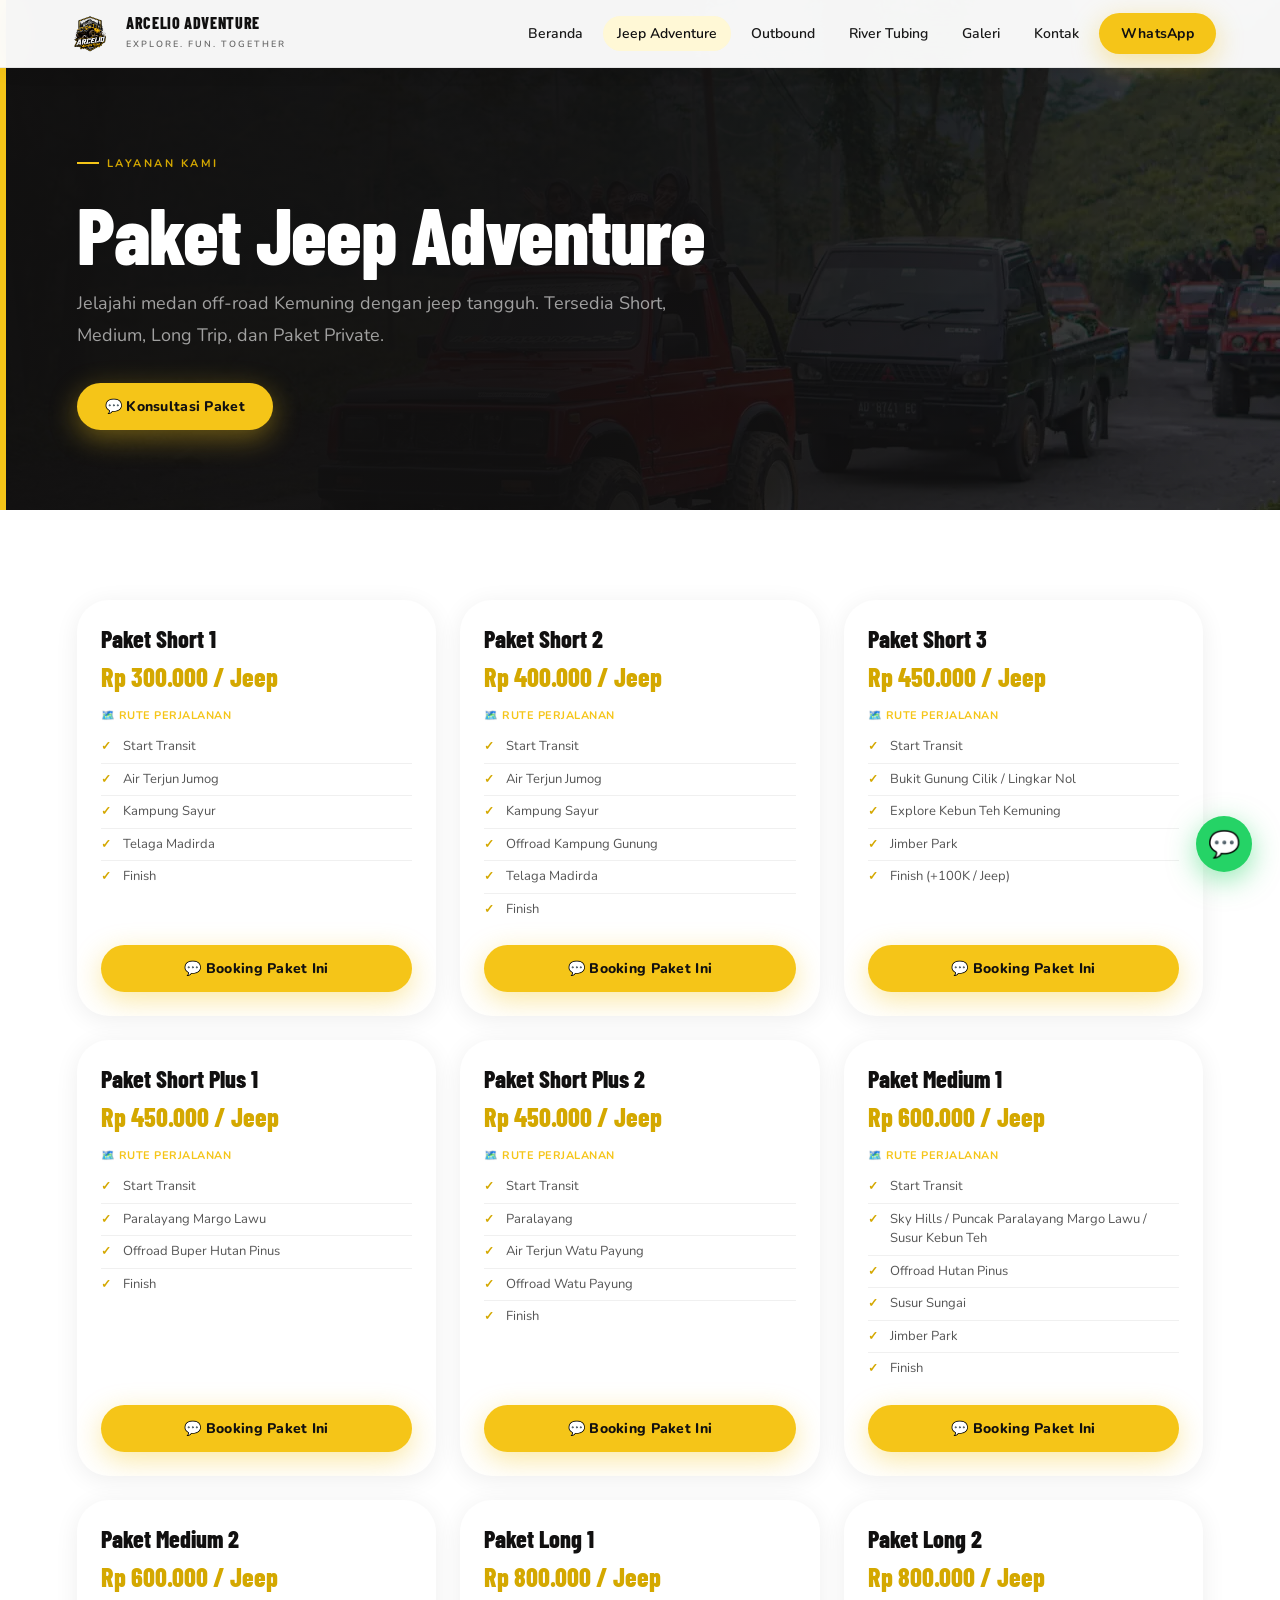
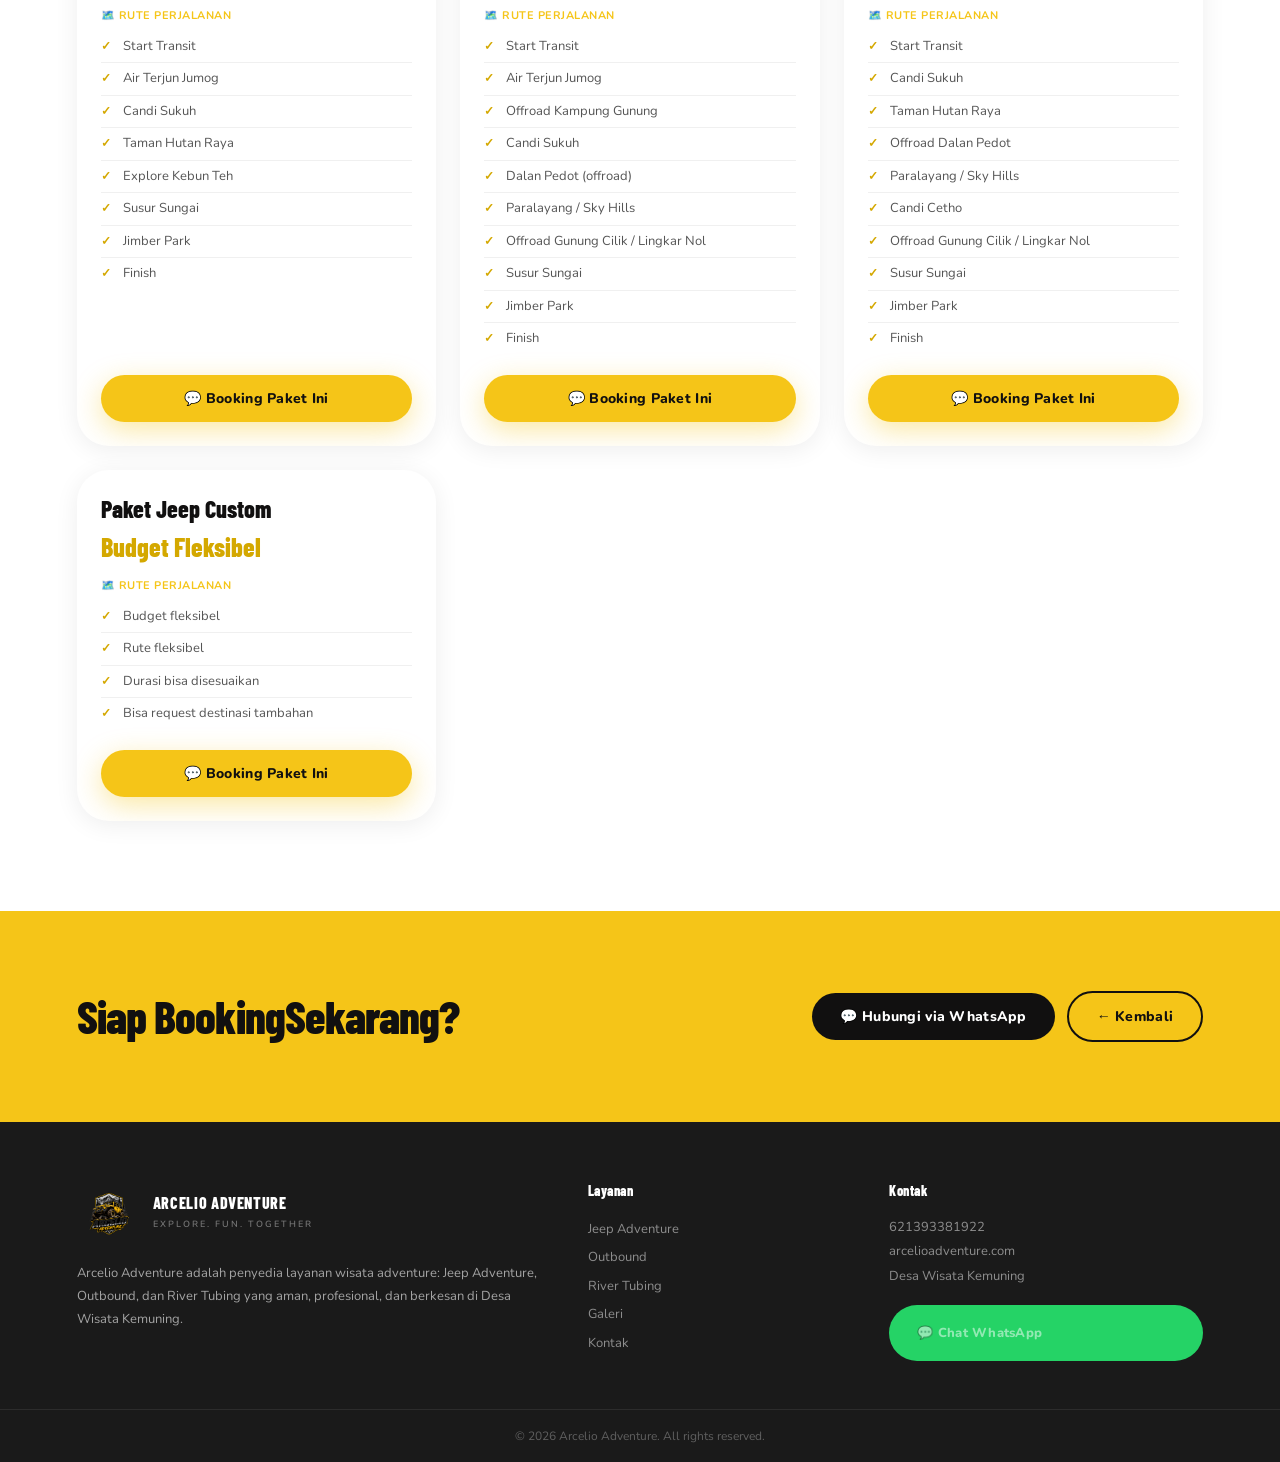
==== commit 633f2911: "Update konten website via Admin Panel - 28/5/2026, 21.39.08" ====
--- a/jeep-adventure/index.html
+++ b/jeep-adventure/index.html
@@ -165,7 +165,7 @@
       </div>
       <div class="footer-contact">
         <h4>Kontak</h4>
-        <p>081393381922<br/>arcelioadventure.com<br/>Desa Wisata Kemuning</p>
+        <p>621393381922<br/>arcelioadventure.com<br/>Desa Wisata Kemuning</p>
         <a href="https://wa.me/6281393381922?text=Halo%20Arcelio%20Adventure%2C%20saya%20ingin%20booking%20paket%20wisata." target="_blank" rel="noopener" class="btn btn-wa">💬 Chat WhatsApp</a>
       </div>
     </div>
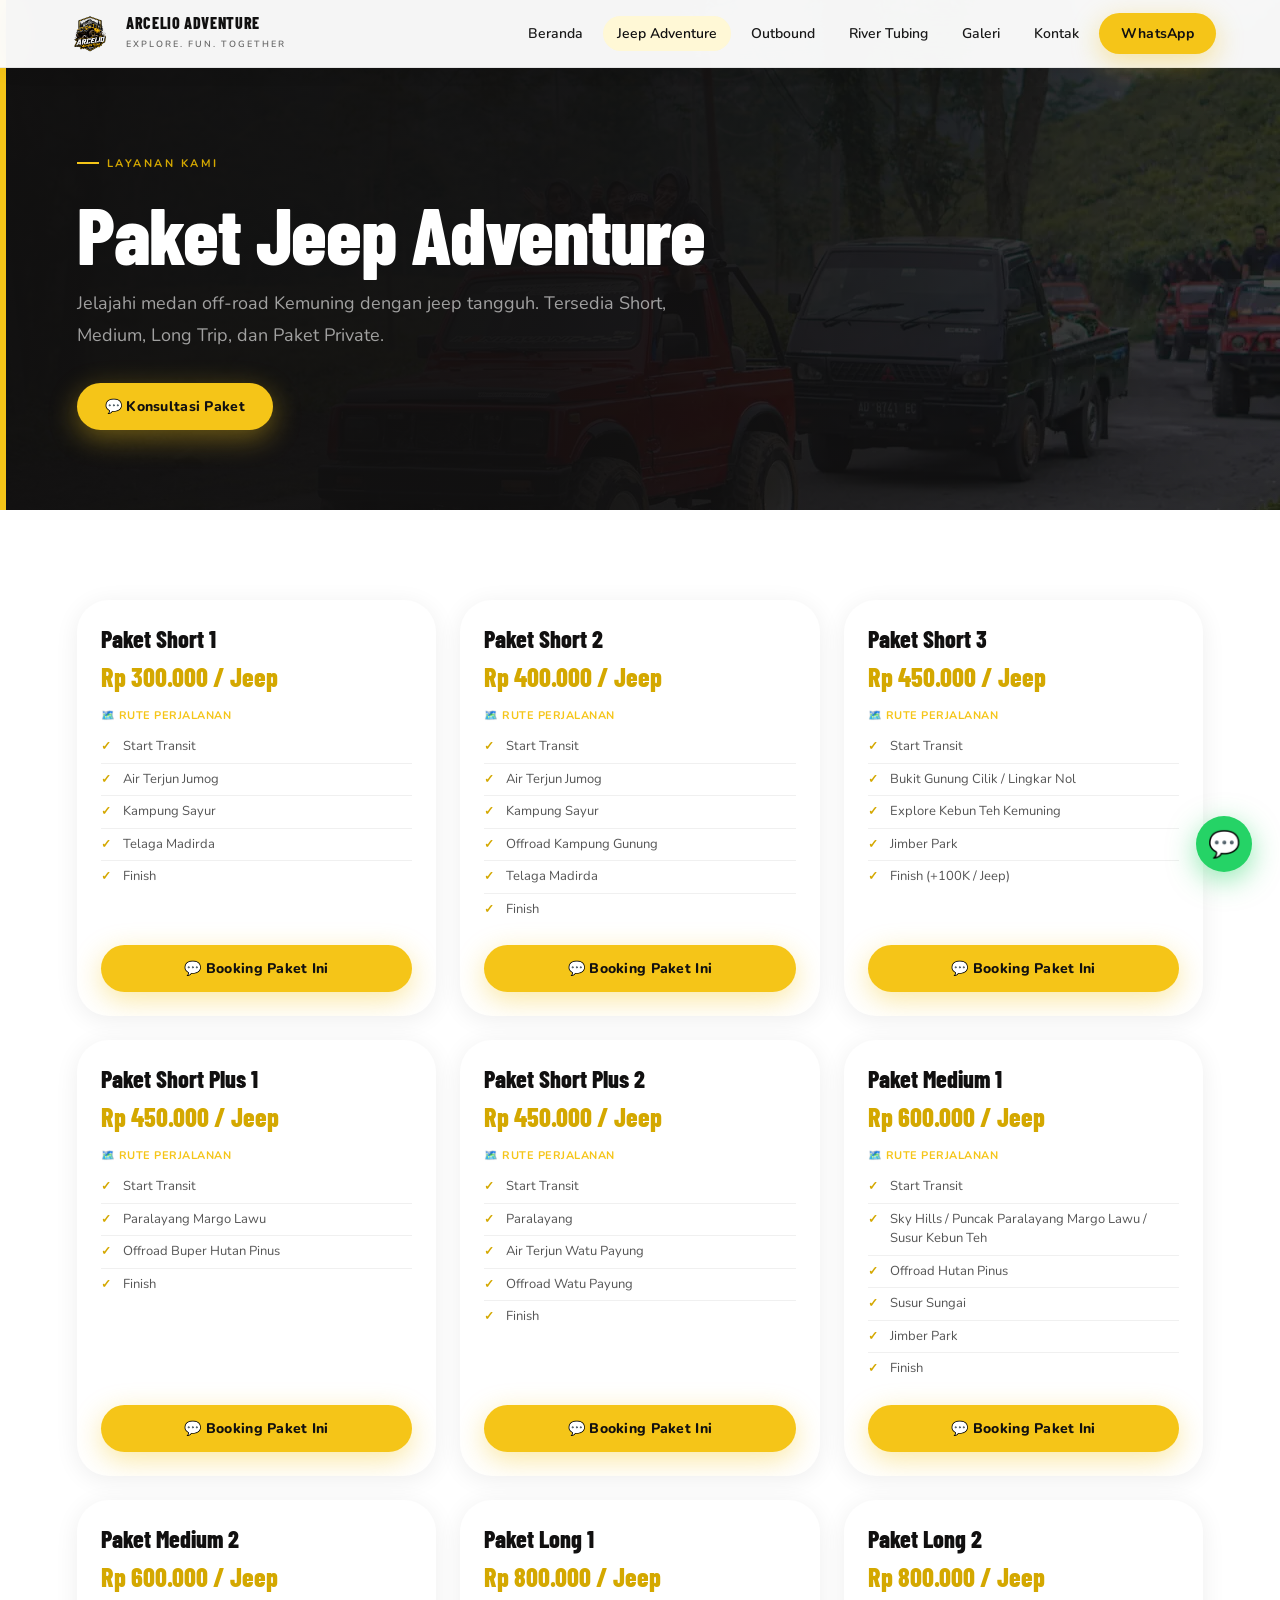
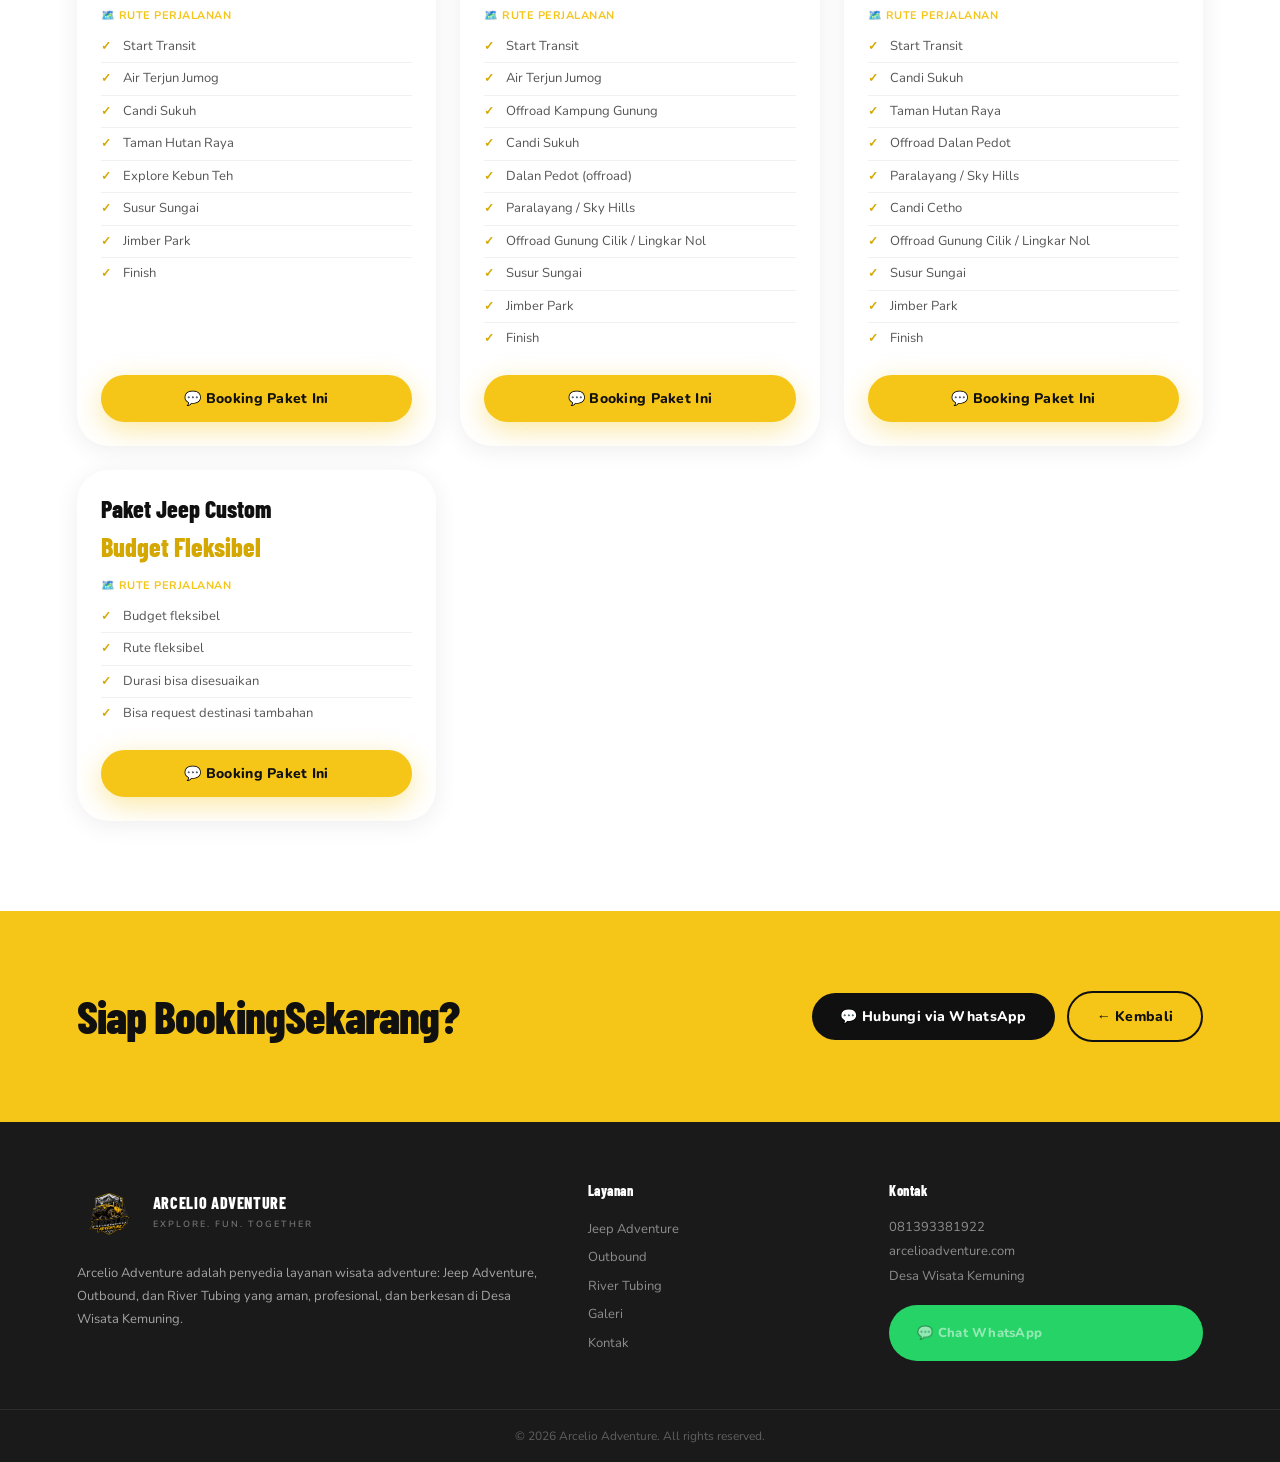
==== commit 3a9e8765: "Update konten website via Admin Panel - 28/5/2026, 22.09.23" ====
--- a/jeep-adventure/index.html
+++ b/jeep-adventure/index.html
@@ -165,7 +165,7 @@
       </div>
       <div class="footer-contact">
         <h4>Kontak</h4>
-        <p>621393381922<br/>arcelioadventure.com<br/>Desa Wisata Kemuning</p>
+        <p>081393381922<br/>arcelioadventure.com<br/>Desa Wisata Kemuning</p>
         <a href="https://wa.me/6281393381922?text=Halo%20Arcelio%20Adventure%2C%20saya%20ingin%20booking%20paket%20wisata." target="_blank" rel="noopener" class="btn btn-wa">💬 Chat WhatsApp</a>
       </div>
     </div>
